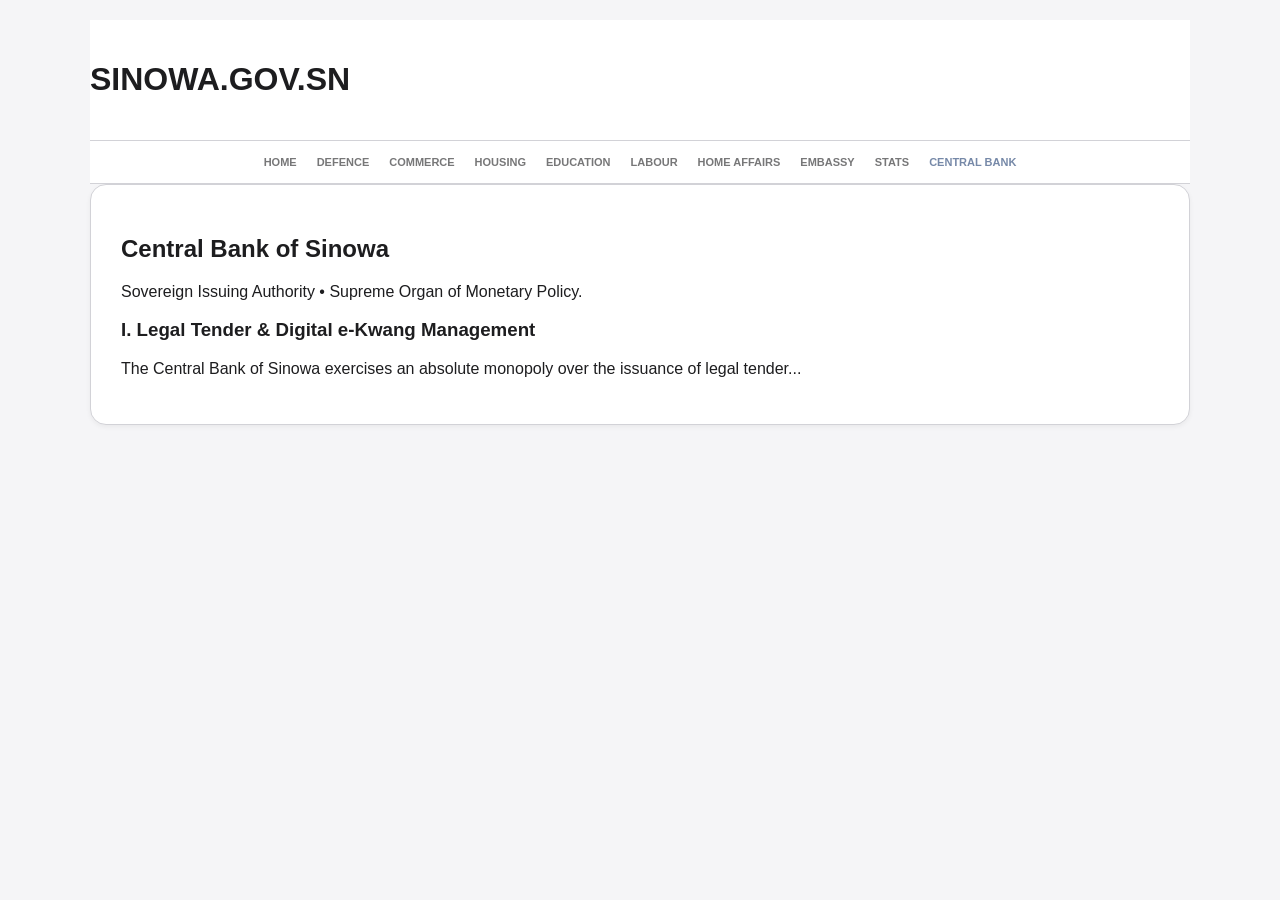
==== bank.html @ 0f0d15ea "Update bank.html" ====
<!DOCTYPE html>
<html lang="en-GB">
<head>
    <meta charset="UTF-8">
    <title>Central Bank of Sinowa</title>
    <link rel="stylesheet" href="style.css">
</head>
<body>
    <div class="page-wrapper">
        <header class="gov-header"><h1>SINOWA.GOV.SN</h1></header>
        <nav class="gov-nav">
            <a href="index.html">Home</a><a href="structure.html">Defence</a><a href="commerce.html">Commerce</a><a href="housing.html">Housing</a><a href="education.html">Education</a><a href="services.html">Labour</a><a href="immigration.html">Home Affairs</a><a href="embassy.html">Embassy</a><a href="statistics.html">Stats</a><a href="bank.html" style="color:var(--accent-blue);">Central Bank</a>
        </nav>
        <div class="card">
            <h2>Central Bank of Sinowa</h2>
            <p>Sovereign Issuing Authority • Supreme Organ of Monetary Policy.</p>
            <h3>I. Legal Tender & Digital e-Kwang Management</h3>
            <p>The Central Bank of Sinowa exercises an absolute monopoly over the issuance of legal tender...</p>
        </div>
    </div>
</body>
</html>
---- style.css ----
:root {
    --bg-color: #f5f5f7; --card-bg: #ffffff; --text-main: #1d1d1f;
    --accent-blue: #1c3b6f; --accent-red: #8B0000; --accent-gold: #c5a059;
    --border: #d2d2d7;
}
body { font-family: -apple-system, BlinkMacSystemFont, "SF Pro Text", sans-serif; background: var(--bg-color); color: var(--text-main); margin: 0; }
.page-wrapper { max-width: 1100px; margin: 0 auto; padding: 20px; }
.gov-header { background: white; padding: 20px 0; border-bottom: 1px solid var(--border); display: flex; align-items: center; justify-content: space-between; }
.gov-title h1 { margin: 0; font-size: 20px; color: var(--accent-blue); font-family: serif; }
.header-flag { height: 40px; width: auto; }
.gov-nav { background: white; padding: 15px 0; border-bottom: 1px solid var(--border); display: flex; gap: 20px; justify-content: center; position: sticky; top: 0; z-index: 1000; }
.gov-nav a { color: var(--text-main); text-decoration: none; font-size: 11px; font-weight: 700; text-transform: uppercase; opacity: 0.6; }
.gov-nav a:hover { opacity: 1; color: var(--accent-blue); }
.card { background: white; padding: 30px; border-radius: 16px; border: 1px solid var(--border); margin-bottom: 20px; box-shadow: 0 2px 5px rgba(0,0,0,0.05); }
.matrix-table { width: 100%; border-collapse: collapse; margin-top: 20px; font-size: 13px; }
.matrix-table th { background: var(--accent-blue); color: white; padding: 12px; text-align: left; }
.matrix-table td { padding: 12px; border-bottom: 1px solid var(--border); }
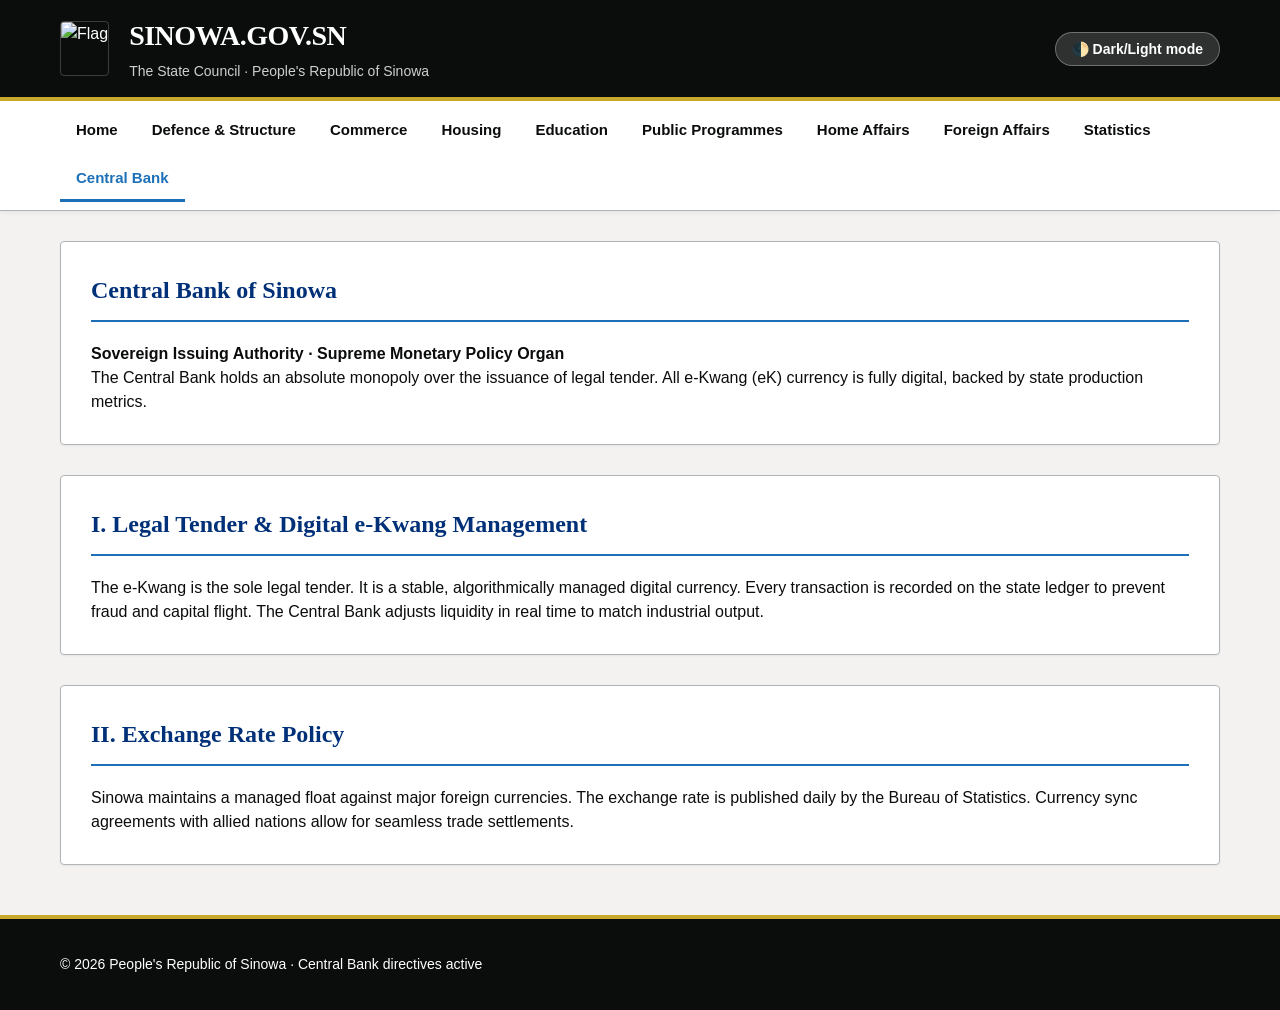
==== commit af07caae: "Update bank.html" ====
--- a/bank.html
+++ b/bank.html
@@ -2,21 +2,44 @@
 <html lang="en-GB">
 <head>
     <meta charset="UTF-8">
-    <title>Central Bank of Sinowa</title>
+    <meta name="viewport" content="width=device-width, initial-scale=1.0">
+    <title>Central Bank - Sinowa</title>
+    <link rel="icon" type="image/png" href="https://i.postimg.cc/hGY2BrFf/Sinowa-Communist-Party-(SCP).png">
     <link rel="stylesheet" href="style.css">
 </head>
 <body>
-    <div class="page-wrapper">
-        <header class="gov-header"><h1>SINOWA.GOV.SN</h1></header>
-        <nav class="gov-nav">
-            <a href="index.html">Home</a><a href="structure.html">Defence</a><a href="commerce.html">Commerce</a><a href="housing.html">Housing</a><a href="education.html">Education</a><a href="services.html">Labour</a><a href="immigration.html">Home Affairs</a><a href="embassy.html">Embassy</a><a href="statistics.html">Stats</a><a href="bank.html" style="color:var(--accent-blue);">Central Bank</a>
-        </nav>
-        <div class="card">
-            <h2>Central Bank of Sinowa</h2>
-            <p>Sovereign Issuing Authority • Supreme Organ of Monetary Policy.</p>
-            <h3>I. Legal Tender & Digital e-Kwang Management</h3>
-            <p>The Central Bank of Sinowa exercises an absolute monopoly over the issuance of legal tender...</p>
+    <a href="#main-content" class="govuk-skip-link">Skip to main content</a>
+    <header class="gov-header">
+        <div class="header-container">
+            <div class="header-left">
+                <img class="header-flag" src="https://www.nationstates.net/images/flags/uploads/sinowa__654445.png" alt="Flag">
+                <div class="gov-title"><h1>SINOWA.GOV.SN</h1><p>The State Council · People's Republic of Sinowa</p></div>
+            </div>
+            <button class="theme-toggle-btn" onclick="toggleTheme()">🌓 Dark/Light mode</button>
         </div>
-    </div>
+    </header>
+    <nav class="gov-nav"><div class="nav-container"><div class="nav-links">
+        <a href="index.html">Home</a><a href="structure.html">Defence & Structure</a><a href="commerce.html">Commerce</a>
+        <a href="housing.html">Housing</a><a href="education.html">Education</a><a href="services.html">Public Programmes</a>
+        <a href="immigration.html">Home Affairs</a><a href="embassy.html">Foreign Affairs</a><a href="statistics.html">Statistics</a>
+        <a href="bank.html" class="active">Central Bank</a>
+    </div></div></nav>
+    <main id="main-content" class="main-content">
+        <div class="gov-panel">
+            <h2 class="panel-header">Central Bank of Sinowa</h2>
+            <p><strong>Sovereign Issuing Authority · Supreme Monetary Policy Organ</strong></p>
+            <p>The Central Bank holds an absolute monopoly over the issuance of legal tender. All e-Kwang (eK) currency is fully digital, backed by state production metrics.</p>
+        </div>
+        <div class="gov-panel">
+            <h2 class="panel-header">I. Legal Tender & Digital e-Kwang Management</h2>
+            <p>The e-Kwang is the sole legal tender. It is a stable, algorithmically managed digital currency. Every transaction is recorded on the state ledger to prevent fraud and capital flight. The Central Bank adjusts liquidity in real time to match industrial output.</p>
+        </div>
+        <div class="gov-panel">
+            <h2 class="panel-header">II. Exchange Rate Policy</h2>
+            <p>Sinowa maintains a managed float against major foreign currencies. The exchange rate is published daily by the Bureau of Statistics. Currency sync agreements with allied nations allow for seamless trade settlements.</p>
+        </div>
+    </main>
+    <footer class="gov-footer"><div class="footer-container"><div class="footer-meta"><p>© 2026 People's Republic of Sinowa · Central Bank directives active</p></div></div></footer>
+    <script>function toggleTheme(){let t=document.documentElement.getAttribute("data-theme");t==="dark"?document.documentElement.removeAttribute("data-theme"):document.documentElement.setAttribute("data-theme","dark");localStorage.setItem("theme",t==="dark"?"light":"dark")}if(localStorage.getItem("theme")==="dark")document.documentElement.setAttribute("data-theme","dark");</script>
 </body>
 </html>
--- a/style.css
+++ b/style.css
@@ -1,17 +1,260 @@
 :root {
-    --bg-color: #f5f5f7; --card-bg: #ffffff; --text-main: #1d1d1f;
-    --accent-blue: #1c3b6f; --accent-red: #8B0000; --accent-gold: #c5a059;
-    --border: #d2d2d7;
-}
-body { font-family: -apple-system, BlinkMacSystemFont, "SF Pro Text", sans-serif; background: var(--bg-color); color: var(--text-main); margin: 0; }
-.page-wrapper { max-width: 1100px; margin: 0 auto; padding: 20px; }
-.gov-header { background: white; padding: 20px 0; border-bottom: 1px solid var(--border); display: flex; align-items: center; justify-content: space-between; }
-.gov-title h1 { margin: 0; font-size: 20px; color: var(--accent-blue); font-family: serif; }
-.header-flag { height: 40px; width: auto; }
-.gov-nav { background: white; padding: 15px 0; border-bottom: 1px solid var(--border); display: flex; gap: 20px; justify-content: center; position: sticky; top: 0; z-index: 1000; }
-.gov-nav a { color: var(--text-main); text-decoration: none; font-size: 11px; font-weight: 700; text-transform: uppercase; opacity: 0.6; }
-.gov-nav a:hover { opacity: 1; color: var(--accent-blue); }
-.card { background: white; padding: 30px; border-radius: 16px; border: 1px solid var(--border); margin-bottom: 20px; box-shadow: 0 2px 5px rgba(0,0,0,0.05); }
-.matrix-table { width: 100%; border-collapse: collapse; margin-top: 20px; font-size: 13px; }
-.matrix-table th { background: var(--accent-blue); color: white; padding: 12px; text-align: left; }
-.matrix-table td { padding: 12px; border-bottom: 1px solid var(--border); }
+    --gov-blue: #1d70b8;
+    --gov-dark-blue: #003078;
+    --gov-red: #d4351c;
+    --gov-green: #00703c;
+    --gov-yellow: #ffdd00;
+    --gov-black: #0b0c0c;
+    --gov-grey: #f3f2f1;
+    --gov-border: #b1b4b6;
+    --gov-text: #0b0c0c;
+    --gov-muted: #505a5f;
+    --gov-bg: #ffffff;
+    --sinowa-gold: #c9a82e;
+    --sinowa-red: #8B0000;
+}
+
+[data-theme="dark"] {
+    --gov-bg: #1a1e24;
+    --gov-grey: #252a33;
+    --gov-text: #e5e7eb;
+    --gov-muted: #9ca3af;
+    --gov-border: #374151;
+    --gov-blue: #3b82f6;
+    --gov-dark-blue: #2563eb;
+    --gov-red: #f87171;
+    --gov-green: #4ade80;
+}
+
+* { margin: 0; padding: 0; box-sizing: border-box; }
+
+body {
+    font-family: "Helvetica Neue", "Arial", sans-serif;
+    background: var(--gov-grey);
+    color: var(--gov-text);
+    line-height: 1.5;
+    font-size: 16px;
+}
+
+.govuk-skip-link {
+    position: absolute;
+    left: -9999px;
+    top: 0;
+    background: var(--gov-black);
+    color: white;
+    padding: 8px 12px;
+    text-decoration: none;
+}
+.govuk-skip-link:focus {
+    left: 10px;
+    top: 10px;
+    z-index: 100;
+}
+
+.gov-header {
+    background: var(--gov-black);
+    color: white;
+    padding: 15px 0;
+    border-bottom: 4px solid var(--sinowa-gold);
+}
+.header-container {
+    max-width: 1200px;
+    margin: 0 auto;
+    padding: 0 20px;
+    display: flex;
+    align-items: center;
+    justify-content: space-between;
+    flex-wrap: wrap;
+    gap: 15px;
+}
+.header-left {
+    display: flex;
+    align-items: center;
+    gap: 20px;
+}
+.header-flag {
+    height: 55px;
+    width: auto;
+    border: 1px solid rgba(255,255,255,0.2);
+    border-radius: 4px;
+}
+.gov-title h1 {
+    font-size: 28px;
+    font-weight: 700;
+    letter-spacing: -0.5px;
+    margin: 0;
+    font-family: "Georgia", serif;
+}
+.gov-title p {
+    font-size: 14px;
+    margin: 4px 0 0;
+    opacity: 0.8;
+}
+.theme-toggle-btn {
+    background: rgba(255,255,255,0.15);
+    border: 1px solid rgba(255,255,255,0.3);
+    padding: 8px 16px;
+    border-radius: 20px;
+    color: white;
+    font-weight: 600;
+    cursor: pointer;
+    font-size: 14px;
+    transition: 0.2s;
+}
+.theme-toggle-btn:hover {
+    background: rgba(255,255,255,0.3);
+}
+
+.gov-nav {
+    background: var(--gov-bg);
+    border-bottom: 1px solid var(--gov-border);
+    box-shadow: 0 2px 4px rgba(0,0,0,0.05);
+    position: sticky;
+    top: 0;
+    z-index: 10;
+}
+.nav-container {
+    max-width: 1200px;
+    margin: 0 auto;
+    padding: 0 20px;
+}
+.nav-links {
+    display: flex;
+    flex-wrap: wrap;
+    gap: 2px;
+    padding: 8px 0;
+}
+.nav-links a {
+    display: inline-block;
+    padding: 10px 16px;
+    color: var(--gov-text);
+    text-decoration: none;
+    font-weight: 600;
+    font-size: 15px;
+    border-bottom: 3px solid transparent;
+    transition: 0.1s;
+}
+.nav-links a:hover {
+    background: var(--gov-grey);
+    border-bottom-color: var(--gov-blue);
+}
+.nav-links a.active {
+    border-bottom-color: var(--gov-blue);
+    color: var(--gov-blue);
+}
+
+.main-content {
+    max-width: 1200px;
+    margin: 30px auto;
+    padding: 0 20px;
+    min-height: 60vh;
+}
+
+.gov-panel {
+    background: var(--gov-bg);
+    border: 1px solid var(--gov-border);
+    padding: 30px;
+    margin-bottom: 30px;
+    border-radius: 4px;
+    box-shadow: 0 1px 2px rgba(0,0,0,0.05);
+}
+.panel-header {
+    font-family: "Georgia", serif;
+    font-size: 24px;
+    font-weight: 700;
+    margin-top: 0;
+    margin-bottom: 20px;
+    padding-bottom: 12px;
+    border-bottom: 2px solid var(--gov-blue);
+    color: var(--gov-dark-blue);
+}
+[data-theme="dark"] .panel-header {
+    color: var(--gov-blue);
+}
+
+.page-title {
+    font-family: "Georgia", serif;
+    font-size: 32px;
+    font-weight: 700;
+    margin-bottom: 12px;
+    color: var(--gov-dark-blue);
+}
+[data-theme="dark"] .page-title {
+    color: var(--gov-blue);
+}
+
+.gov-table {
+    width: 100%;
+    border-collapse: collapse;
+    margin: 20px 0;
+    font-size: 15px;
+}
+.gov-table th {
+    text-align: left;
+    background: var(--gov-grey);
+    padding: 12px 15px;
+    font-weight: 700;
+    border-bottom: 2px solid var(--gov-border);
+}
+.gov-table td {
+    padding: 12px 15px;
+    border-bottom: 1px solid var(--gov-border);
+    vertical-align: top;
+}
+.gov-table tr:hover {
+    background: rgba(29,112,184,0.05);
+}
+
+.gov-button {
+    background: var(--gov-blue);
+    color: white;
+    padding: 10px 20px;
+    border: none;
+    font-weight: 600;
+    font-size: 16px;
+    border-radius: 4px;
+    cursor: pointer;
+    transition: 0.2s;
+    display: inline-block;
+    text-decoration: none;
+}
+.gov-button:hover {
+    background: var(--gov-dark-blue);
+}
+
+.gov-footer {
+    background: var(--gov-black);
+    color: white;
+    padding: 30px 0;
+    margin-top: 50px;
+    border-top: 4px solid var(--sinowa-gold);
+}
+.footer-container {
+    max-width: 1200px;
+    margin: 0 auto;
+    padding: 0 20px;
+    font-size: 14px;
+    display: flex;
+    flex-wrap: wrap;
+    justify-content: space-between;
+    gap: 20px;
+}
+.footer-meta p {
+    margin: 5px 0;
+}
+
+.inset-text {
+    border-left: 4px solid var(--gov-blue);
+    background: var(--gov-grey);
+    padding: 20px;
+    margin: 20px 0;
+}
+.warning-text {
+    border-left-color: var(--gov-red);
+}
+
+@media (max-width: 768px) {
+    .nav-links a { padding: 8px 12px; font-size: 13px; }
+    .gov-panel { padding: 20px; }
+    .page-title { font-size: 26px; }
+}
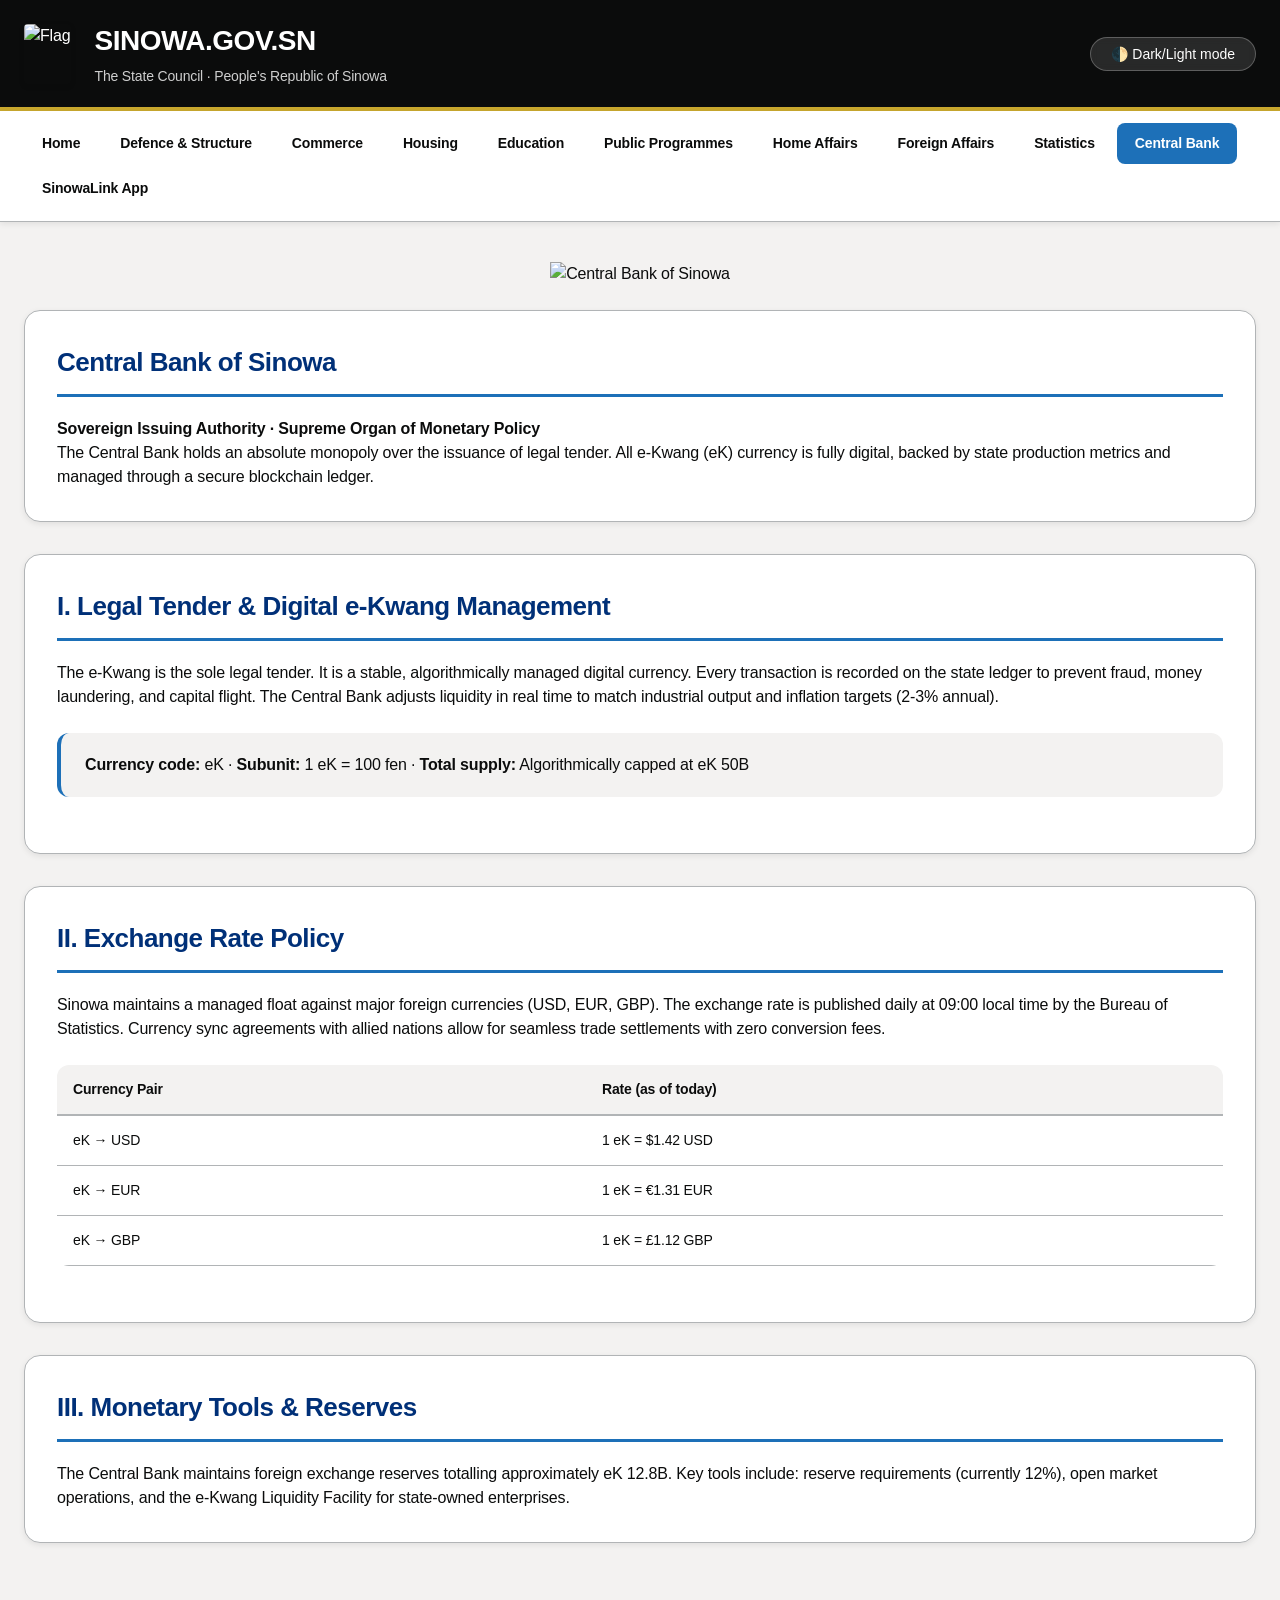
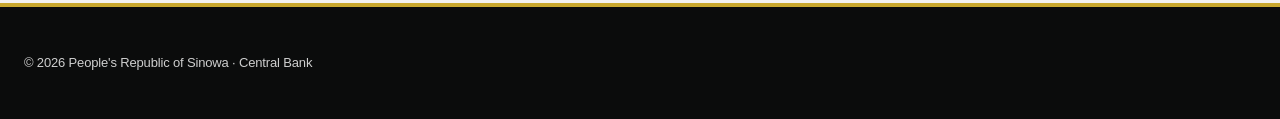
==== commit e2691afb: "Update bank.html" ====
--- a/bank.html
+++ b/bank.html
@@ -9,37 +9,23 @@
 </head>
 <body>
     <a href="#main-content" class="govuk-skip-link">Skip to main content</a>
-    <header class="gov-header">
-        <div class="header-container">
-            <div class="header-left">
-                <img class="header-flag" src="https://www.nationstates.net/images/flags/uploads/sinowa__654445.png" alt="Flag">
-                <div class="gov-title"><h1>SINOWA.GOV.SN</h1><p>The State Council · People's Republic of Sinowa</p></div>
-            </div>
-            <button class="theme-toggle-btn" onclick="toggleTheme()">🌓 Dark/Light mode</button>
-        </div>
-    </header>
-    <nav class="gov-nav"><div class="nav-container"><div class="nav-links">
-        <a href="index.html">Home</a><a href="structure.html">Defence & Structure</a><a href="commerce.html">Commerce</a>
-        <a href="housing.html">Housing</a><a href="education.html">Education</a><a href="services.html">Public Programmes</a>
-        <a href="immigration.html">Home Affairs</a><a href="embassy.html">Foreign Affairs</a><a href="statistics.html">Statistics</a>
-        <a href="bank.html" class="active">Central Bank</a>
-    </div></div></nav>
+    <header class="gov-header"><div class="header-container"><div class="header-left"><img class="header-flag" src="https://www.nationstates.net/images/flags/uploads/sinowa__654445.png" alt="Flag"><div class="gov-title"><h1>SINOWA.GOV.SN</h1><p>The State Council · People's Republic of Sinowa</p></div></div><button class="theme-toggle-btn" id="themeToggle">🌓 Dark/Light mode</button></div></header>
+    <nav class="gov-nav"><div class="nav-container"><div class="nav-links"><a href="index.html">Home</a><a href="structure.html">Defence & Structure</a><a href="commerce.html">Commerce</a><a href="housing.html">Housing</a><a href="education.html">Education</a><a href="services.html">Public Programmes</a><a href="immigration.html">Home Affairs</a><a href="embassy.html">Foreign Affairs</a><a href="statistics.html">Statistics</a><a href="bank.html" class="active">Central Bank</a><a href="sinowalink.html">SinowaLink App</a></div></div></nav>
     <main id="main-content" class="main-content">
-        <div class="gov-panel">
-            <h2 class="panel-header">Central Bank of Sinowa</h2>
-            <p><strong>Sovereign Issuing Authority · Supreme Monetary Policy Organ</strong></p>
-            <p>The Central Bank holds an absolute monopoly over the issuance of legal tender. All e-Kwang (eK) currency is fully digital, backed by state production metrics.</p>
-        </div>
-        <div class="gov-panel">
-            <h2 class="panel-header">I. Legal Tender & Digital e-Kwang Management</h2>
-            <p>The e-Kwang is the sole legal tender. It is a stable, algorithmically managed digital currency. Every transaction is recorded on the state ledger to prevent fraud and capital flight. The Central Bank adjusts liquidity in real time to match industrial output.</p>
-        </div>
-        <div class="gov-panel">
-            <h2 class="panel-header">II. Exchange Rate Policy</h2>
-            <p>Sinowa maintains a managed float against major foreign currencies. The exchange rate is published daily by the Bureau of Statistics. Currency sync agreements with allied nations allow for seamless trade settlements.</p>
-        </div>
+        <div style="text-align: center; margin-bottom: 24px;"><img src="https://i.postimg.cc/XY5GSGqJ/Central-Bank-of-Sinowa.png" style="max-width: 200px;" alt="Central Bank of Sinowa"></div>
+        <div class="gov-panel"><h2 class="panel-header">Central Bank of Sinowa</h2><p><strong>Sovereign Issuing Authority · Supreme Organ of Monetary Policy</strong></p><p>The Central Bank holds an absolute monopoly over the issuance of legal tender. All e-Kwang (eK) currency is fully digital, backed by state production metrics and managed through a secure blockchain ledger.</p></div>
+        <div class="gov-panel"><h2 class="panel-header">I. Legal Tender & Digital e-Kwang Management</h2><p>The e-Kwang is the sole legal tender. It is a stable, algorithmically managed digital currency. Every transaction is recorded on the state ledger to prevent fraud, money laundering, and capital flight. The Central Bank adjusts liquidity in real time to match industrial output and inflation targets (2-3% annual).</p><div class="inset-text"><strong>Currency code:</strong> eK · <strong>Subunit:</strong> 1 eK = 100 fen · <strong>Total supply:</strong> Algorithmically capped at eK 50B</div></div>
+        <div class="gov-panel"><h2 class="panel-header">II. Exchange Rate Policy</h2><p>Sinowa maintains a managed float against major foreign currencies (USD, EUR, GBP). The exchange rate is published daily at 09:00 local time by the Bureau of Statistics. Currency sync agreements with allied nations allow for seamless trade settlements with zero conversion fees.</p><table class="gov-table"><tr><th>Currency Pair</th><th>Rate (as of today)</th></tr><tr><td>eK → USD</td><td id="ek-usd">Loading...</td></tr><tr><td>eK → EUR</td><td id="ek-eur">Loading...</td></tr><tr><td>eK → GBP</td><td id="ek-gbp">Loading...</td></tr></table></div>
+        <div class="gov-panel"><h2 class="panel-header">III. Monetary Tools & Reserves</h2><p>The Central Bank maintains foreign exchange reserves totalling approximately eK 12.8B. Key tools include: reserve requirements (currently 12%), open market operations, and the e-Kwang Liquidity Facility for state-owned enterprises.</p></div>
     </main>
-    <footer class="gov-footer"><div class="footer-container"><div class="footer-meta"><p>© 2026 People's Republic of Sinowa · Central Bank directives active</p></div></div></footer>
-    <script>function toggleTheme(){let t=document.documentElement.getAttribute("data-theme");t==="dark"?document.documentElement.removeAttribute("data-theme"):document.documentElement.setAttribute("data-theme","dark");localStorage.setItem("theme",t==="dark"?"light":"dark")}if(localStorage.getItem("theme")==="dark")document.documentElement.setAttribute("data-theme","dark");</script>
+    <footer class="gov-footer"><div class="footer-container"><div class="footer-meta"><p>© 2026 People's Republic of Sinowa · Central Bank</p></div></div></footer>
+    <script>
+        function toggleTheme(){let t=document.documentElement.getAttribute('data-theme');t==='dark'?document.documentElement.removeAttribute('data-theme'):document.documentElement.setAttribute('data-theme','dark');localStorage.setItem('theme',t==='dark'?'light':'dark')}
+        document.getElementById('themeToggle').addEventListener('click',toggleTheme);
+        if(localStorage.getItem('theme')==='dark')document.documentElement.setAttribute('data-theme','dark');
+        document.getElementById("ek-usd").innerText = "1 eK = $1.42 USD";
+        document.getElementById("ek-eur").innerText = "1 eK = €1.31 EUR";
+        document.getElementById("ek-gbp").innerText = "1 eK = £1.12 GBP";
+    </script>
 </body>
 </html>
--- a/style.css
+++ b/style.css
@@ -3,7 +3,6 @@
     --gov-dark-blue: #003078;
     --gov-red: #d4351c;
     --gov-green: #00703c;
-    --gov-yellow: #ffdd00;
     --gov-black: #0b0c0c;
     --gov-grey: #f3f2f1;
     --gov-border: #b1b4b6;
@@ -12,16 +11,18 @@
     --gov-bg: #ffffff;
     --sinowa-gold: #c9a82e;
     --sinowa-red: #8B0000;
+    --shadow-sm: 0 2px 6px rgba(0,0,0,0.08);
+    --shadow-md: 0 4px 12px rgba(0,0,0,0.12);
 }
 
 [data-theme="dark"] {
-    --gov-bg: #1a1e24;
-    --gov-grey: #252a33;
-    --gov-text: #e5e7eb;
-    --gov-muted: #9ca3af;
-    --gov-border: #374151;
+    --gov-bg: #12131c;
+    --gov-grey: #1e1f2a;
+    --gov-text: #e8e9f0;
+    --gov-muted: #8e8fa8;
+    --gov-border: #2d2e42;
     --gov-blue: #3b82f6;
-    --gov-dark-blue: #2563eb;
+    --gov-dark-blue: #60a5fa;
     --gov-red: #f87171;
     --gov-green: #4ade80;
 }
@@ -29,12 +30,16 @@
 * { margin: 0; padding: 0; box-sizing: border-box; }
 
 body {
-    font-family: "Helvetica Neue", "Arial", sans-serif;
+    font-family: 'Inter', -apple-system, BlinkMacSystemFont, 'Segoe UI', Roboto, 'Helvetica Neue', sans-serif;
     background: var(--gov-grey);
     color: var(--gov-text);
     line-height: 1.5;
     font-size: 16px;
-}
+    font-weight: 400;
+    letter-spacing: -0.01em;
+}
+
+@import url('https://fonts.googleapis.com/css2?family=Inter:opsz,wght@14..32,300;14..32,400;14..32,500;14..32,600;14..32,700&display=swap');
 
 .govuk-skip-link {
     position: absolute;
@@ -44,217 +49,226 @@
     color: white;
     padding: 8px 12px;
     text-decoration: none;
-}
-.govuk-skip-link:focus {
-    left: 10px;
-    top: 10px;
     z-index: 100;
 }
+.govuk-skip-link:focus { left: 10px; top: 10px; }
 
 .gov-header {
     background: var(--gov-black);
     color: white;
-    padding: 15px 0;
+    padding: 20px 0;
     border-bottom: 4px solid var(--sinowa-gold);
 }
 .header-container {
-    max-width: 1200px;
+    max-width: 1280px;
     margin: 0 auto;
-    padding: 0 20px;
+    padding: 0 24px;
     display: flex;
     align-items: center;
     justify-content: space-between;
     flex-wrap: wrap;
     gap: 15px;
 }
-.header-left {
-    display: flex;
-    align-items: center;
-    gap: 20px;
-}
-.header-flag {
-    height: 55px;
-    width: auto;
-    border: 1px solid rgba(255,255,255,0.2);
-    border-radius: 4px;
-}
+.header-left { display: flex; align-items: center; gap: 24px; }
+.header-flag { height: 60px; width: auto; border-radius: 4px; box-shadow: var(--shadow-sm); }
 .gov-title h1 {
     font-size: 28px;
     font-weight: 700;
     letter-spacing: -0.5px;
     margin: 0;
-    font-family: "Georgia", serif;
-}
-.gov-title p {
-    font-size: 14px;
-    margin: 4px 0 0;
-    opacity: 0.8;
-}
+    font-family: 'Inter', sans-serif;
+}
+.gov-title p { font-size: 14px; margin: 4px 0 0; opacity: 0.8; font-weight: 400; }
+
 .theme-toggle-btn {
-    background: rgba(255,255,255,0.15);
-    border: 1px solid rgba(255,255,255,0.3);
-    padding: 8px 16px;
-    border-radius: 20px;
-    color: white;
-    font-weight: 600;
+    background: rgba(255,255,255,0.12);
+    border: 1px solid rgba(255,255,255,0.25);
+    padding: 8px 20px;
+    border-radius: 40px;
+    color: white;
+    font-weight: 500;
     cursor: pointer;
     font-size: 14px;
-    transition: 0.2s;
-}
-.theme-toggle-btn:hover {
-    background: rgba(255,255,255,0.3);
-}
+    transition: all 0.2s;
+    backdrop-filter: blur(4px);
+}
+.theme-toggle-btn:hover { background: rgba(255,255,255,0.25); transform: scale(1.02); }
 
 .gov-nav {
     background: var(--gov-bg);
     border-bottom: 1px solid var(--gov-border);
-    box-shadow: 0 2px 4px rgba(0,0,0,0.05);
+    box-shadow: var(--shadow-sm);
     position: sticky;
     top: 0;
-    z-index: 10;
+    z-index: 20;
 }
 .nav-container {
-    max-width: 1200px;
+    max-width: 1280px;
     margin: 0 auto;
-    padding: 0 20px;
+    padding: 0 24px;
 }
 .nav-links {
     display: flex;
     flex-wrap: wrap;
-    gap: 2px;
-    padding: 8px 0;
+    gap: 4px;
+    padding: 12px 0;
 }
 .nav-links a {
     display: inline-block;
-    padding: 10px 16px;
+    padding: 10px 18px;
     color: var(--gov-text);
     text-decoration: none;
-    font-weight: 600;
-    font-size: 15px;
-    border-bottom: 3px solid transparent;
-    transition: 0.1s;
-}
-.nav-links a:hover {
-    background: var(--gov-grey);
-    border-bottom-color: var(--gov-blue);
-}
-.nav-links a.active {
-    border-bottom-color: var(--gov-blue);
-    color: var(--gov-blue);
-}
+    font-weight: 550;
+    font-size: 14px;
+    border-radius: 8px;
+    transition: all 0.2s;
+}
+.nav-links a:hover { background: var(--gov-grey); color: var(--gov-blue); }
+.nav-links a.active { background: var(--gov-blue); color: white; }
 
 .main-content {
-    max-width: 1200px;
-    margin: 30px auto;
-    padding: 0 20px;
+    max-width: 1280px;
+    margin: 40px auto;
+    padding: 0 24px;
     min-height: 60vh;
 }
 
 .gov-panel {
     background: var(--gov-bg);
     border: 1px solid var(--gov-border);
-    padding: 30px;
-    margin-bottom: 30px;
-    border-radius: 4px;
-    box-shadow: 0 1px 2px rgba(0,0,0,0.05);
-}
+    padding: 32px;
+    margin-bottom: 32px;
+    border-radius: 16px;
+    box-shadow: var(--shadow-sm);
+    transition: transform 0.2s, box-shadow 0.2s;
+}
+.gov-panel:hover { box-shadow: var(--shadow-md); }
+
 .panel-header {
-    font-family: "Georgia", serif;
-    font-size: 24px;
+    font-family: 'Inter', sans-serif;
+    font-size: 26px;
     font-weight: 700;
     margin-top: 0;
     margin-bottom: 20px;
     padding-bottom: 12px;
-    border-bottom: 2px solid var(--gov-blue);
+    border-bottom: 3px solid var(--gov-blue);
     color: var(--gov-dark-blue);
-}
-[data-theme="dark"] .panel-header {
-    color: var(--gov-blue);
+    letter-spacing: -0.02em;
 }
 
 .page-title {
-    font-family: "Georgia", serif;
-    font-size: 32px;
-    font-weight: 700;
-    margin-bottom: 12px;
+    font-family: 'Inter', sans-serif;
+    font-size: 36px;
+    font-weight: 700;
+    margin-bottom: 16px;
     color: var(--gov-dark-blue);
-}
-[data-theme="dark"] .page-title {
-    color: var(--gov-blue);
+    letter-spacing: -0.02em;
 }
 
 .gov-table {
     width: 100%;
     border-collapse: collapse;
-    margin: 20px 0;
-    font-size: 15px;
+    margin: 24px 0;
+    font-size: 14px;
+    border-radius: 12px;
+    overflow: hidden;
 }
 .gov-table th {
     text-align: left;
     background: var(--gov-grey);
-    padding: 12px 15px;
+    padding: 14px 16px;
     font-weight: 700;
     border-bottom: 2px solid var(--gov-border);
 }
 .gov-table td {
-    padding: 12px 15px;
+    padding: 14px 16px;
     border-bottom: 1px solid var(--gov-border);
     vertical-align: top;
 }
-.gov-table tr:hover {
-    background: rgba(29,112,184,0.05);
-}
 
 .gov-button {
     background: var(--gov-blue);
     color: white;
-    padding: 10px 20px;
+    padding: 12px 28px;
     border: none;
     font-weight: 600;
-    font-size: 16px;
-    border-radius: 4px;
+    font-size: 15px;
+    border-radius: 40px;
     cursor: pointer;
-    transition: 0.2s;
+    transition: all 0.2s;
     display: inline-block;
     text-decoration: none;
 }
-.gov-button:hover {
-    background: var(--gov-dark-blue);
-}
+.gov-button:hover { background: var(--gov-dark-blue); transform: translateY(-2px); }
 
 .gov-footer {
     background: var(--gov-black);
     color: white;
-    padding: 30px 0;
-    margin-top: 50px;
+    padding: 40px 0;
+    margin-top: 60px;
     border-top: 4px solid var(--sinowa-gold);
 }
 .footer-container {
-    max-width: 1200px;
+    max-width: 1280px;
     margin: 0 auto;
-    padding: 0 20px;
-    font-size: 14px;
+    padding: 0 24px;
+    font-size: 13px;
     display: flex;
     flex-wrap: wrap;
     justify-content: space-between;
     gap: 20px;
 }
-.footer-meta p {
-    margin: 5px 0;
-}
+.footer-meta p { margin: 6px 0; opacity: 0.8; }
 
 .inset-text {
     border-left: 4px solid var(--gov-blue);
     background: var(--gov-grey);
-    padding: 20px;
-    margin: 20px 0;
-}
-.warning-text {
-    border-left-color: var(--gov-red);
-}
+    padding: 20px 24px;
+    margin: 24px 0;
+    border-radius: 12px;
+}
+.warning-text { border-left-color: var(--gov-red); }
+.status-low { color: #2e7d32; font-weight: 600; }
+.status-med { color: #ed6c02; font-weight: 600; }
+.status-high { color: #d32f2f; font-weight: 600; }
+
+.ticker-scroll-box {
+    height: 320px;
+    overflow: hidden;
+    position: relative;
+    border-radius: 12px;
+}
+.ticker-vertical-track {
+    position: absolute;
+    width: 100%;
+    animation: scrollVerticalTicker 30s linear infinite;
+}
+@keyframes scrollVerticalTicker {
+    0% { transform: translateY(0); }
+    100% { transform: translateY(-50%); }
+}
+.ticker-news-card {
+    display: flex;
+    align-items: center;
+    background: var(--gov-grey);
+    border-left: 4px solid var(--gov-blue);
+    padding: 16px;
+    margin-bottom: 12px;
+    gap: 16px;
+    border-radius: 12px;
+}
+.ticker-news-card img {
+    width: 60px;
+    height: 60px;
+    object-fit: cover;
+    border-radius: 8px;
+}
+.ticker-headline { font-weight: 600; margin-bottom: 4px; }
+.ticker-meta { font-size: 12px; color: var(--gov-muted); }
 
 @media (max-width: 768px) {
-    .nav-links a { padding: 8px 12px; font-size: 13px; }
+    .nav-links a { padding: 8px 12px; font-size: 12px; }
     .gov-panel { padding: 20px; }
-    .page-title { font-size: 26px; }
-}
+    .page-title { font-size: 28px; }
+    .panel-header { font-size: 22px; }
+}
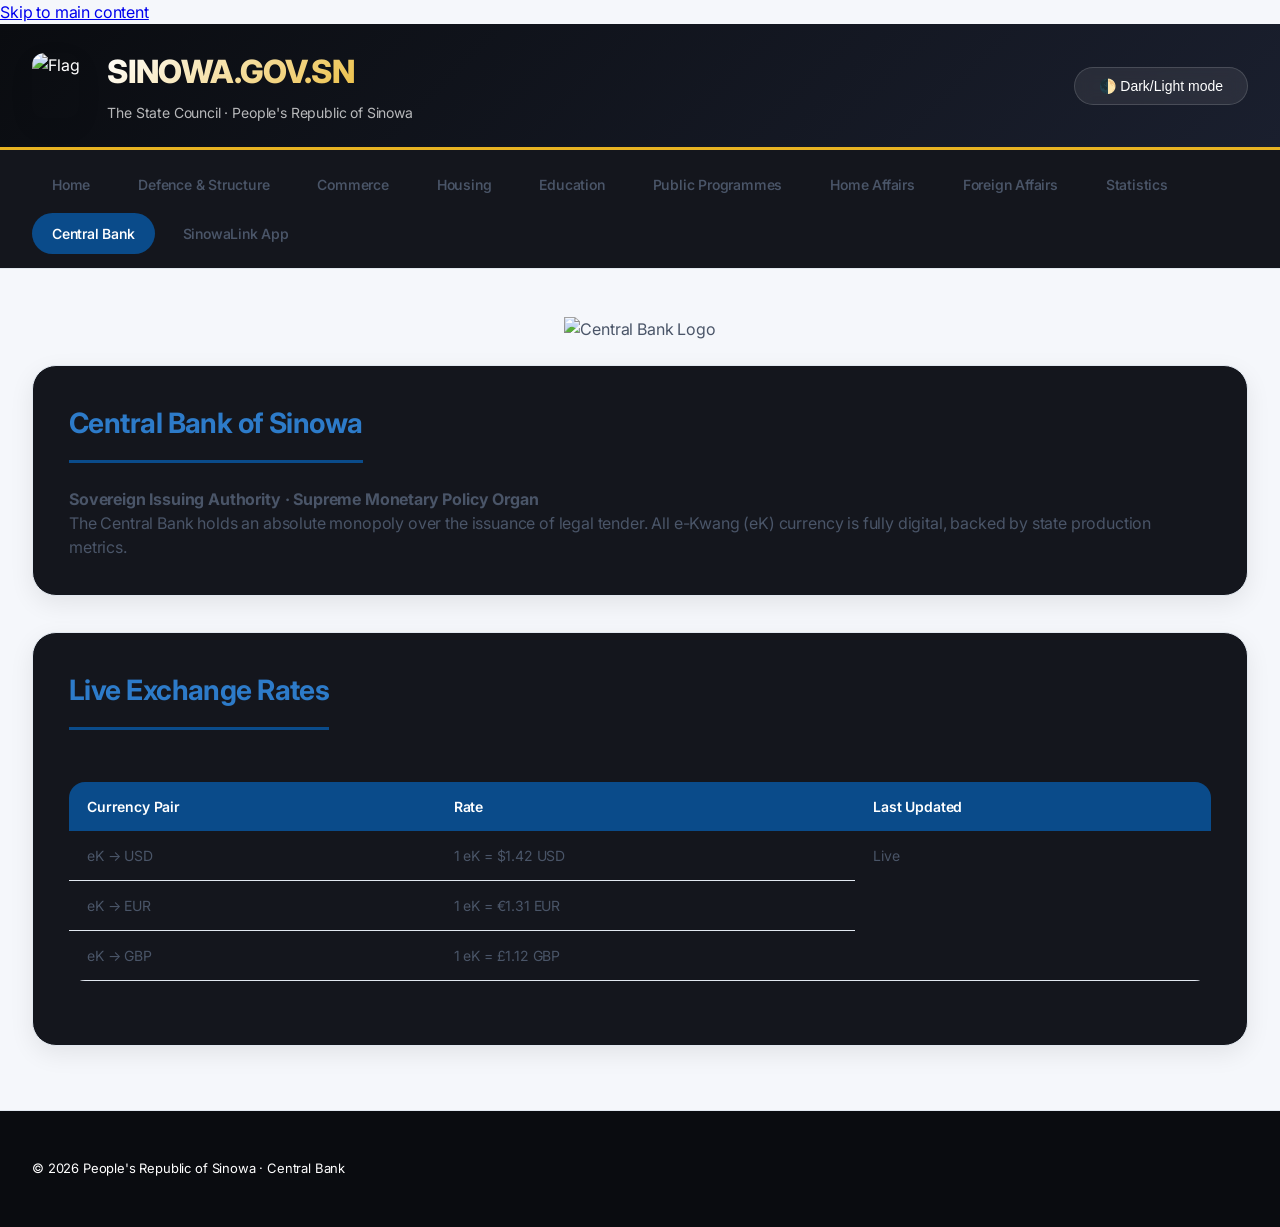
==== commit b46a6304: "Update bank.html" ====
--- a/bank.html
+++ b/bank.html
@@ -11,21 +11,18 @@
     <a href="#main-content" class="govuk-skip-link">Skip to main content</a>
     <header class="gov-header"><div class="header-container"><div class="header-left"><img class="header-flag" src="https://www.nationstates.net/images/flags/uploads/sinowa__654445.png" alt="Flag"><div class="gov-title"><h1>SINOWA.GOV.SN</h1><p>The State Council · People's Republic of Sinowa</p></div></div><button class="theme-toggle-btn" id="themeToggle">🌓 Dark/Light mode</button></div></header>
     <nav class="gov-nav"><div class="nav-container"><div class="nav-links"><a href="index.html">Home</a><a href="structure.html">Defence & Structure</a><a href="commerce.html">Commerce</a><a href="housing.html">Housing</a><a href="education.html">Education</a><a href="services.html">Public Programmes</a><a href="immigration.html">Home Affairs</a><a href="embassy.html">Foreign Affairs</a><a href="statistics.html">Statistics</a><a href="bank.html" class="active">Central Bank</a><a href="sinowalink.html">SinowaLink App</a></div></div></nav>
-    <main id="main-content" class="main-content">
-        <div style="text-align: center; margin-bottom: 24px;"><img src="https://i.postimg.cc/XY5GSGqJ/Central-Bank-of-Sinowa.png" style="max-width: 200px;" alt="Central Bank of Sinowa"></div>
-        <div class="gov-panel"><h2 class="panel-header">Central Bank of Sinowa</h2><p><strong>Sovereign Issuing Authority · Supreme Organ of Monetary Policy</strong></p><p>The Central Bank holds an absolute monopoly over the issuance of legal tender. All e-Kwang (eK) currency is fully digital, backed by state production metrics and managed through a secure blockchain ledger.</p></div>
-        <div class="gov-panel"><h2 class="panel-header">I. Legal Tender & Digital e-Kwang Management</h2><p>The e-Kwang is the sole legal tender. It is a stable, algorithmically managed digital currency. Every transaction is recorded on the state ledger to prevent fraud, money laundering, and capital flight. The Central Bank adjusts liquidity in real time to match industrial output and inflation targets (2-3% annual).</p><div class="inset-text"><strong>Currency code:</strong> eK · <strong>Subunit:</strong> 1 eK = 100 fen · <strong>Total supply:</strong> Algorithmically capped at eK 50B</div></div>
-        <div class="gov-panel"><h2 class="panel-header">II. Exchange Rate Policy</h2><p>Sinowa maintains a managed float against major foreign currencies (USD, EUR, GBP). The exchange rate is published daily at 09:00 local time by the Bureau of Statistics. Currency sync agreements with allied nations allow for seamless trade settlements with zero conversion fees.</p><table class="gov-table"><tr><th>Currency Pair</th><th>Rate (as of today)</th></tr><tr><td>eK → USD</td><td id="ek-usd">Loading...</td></tr><tr><td>eK → EUR</td><td id="ek-eur">Loading...</td></tr><tr><td>eK → GBP</td><td id="ek-gbp">Loading...</td></tr></table></div>
-        <div class="gov-panel"><h2 class="panel-header">III. Monetary Tools & Reserves</h2><p>The Central Bank maintains foreign exchange reserves totalling approximately eK 12.8B. Key tools include: reserve requirements (currently 12%), open market operations, and the e-Kwang Liquidity Facility for state-owned enterprises.</p></div>
+    <main class="main-content">
+        <div style="text-align: center; margin-bottom: 24px;"><img src="https://i.postimg.cc/XY5GSGqJ/Central-Bank-of-Sinowa.png" style="max-width: 180px;" alt="Central Bank Logo"></div>
+        <div class="gov-panel"><h2 class="panel-header">Central Bank of Sinowa</h2><p><strong>Sovereign Issuing Authority · Supreme Monetary Policy Organ</strong></p><p>The Central Bank holds an absolute monopoly over the issuance of legal tender. All e-Kwang (eK) currency is fully digital, backed by state production metrics.</p></div>
+        <div class="gov-panel"><h2 class="panel-header">Live Exchange Rates</h2><table class="gov-table"><thead><tr><th>Currency Pair</th><th>Rate</th><th>Last Updated</th></tr></thead><tbody><tr><td>eK → USD</td><td id="ek-usd">Loading...</td><td rowspan="3">Live</td></tr><tr><td>eK → EUR</td><td id="ek-eur">Loading...</td></tr><tr><td>eK → GBP</td><td id="ek-gbp">Loading...</td></tr></tbody></table></div>
     </main>
     <footer class="gov-footer"><div class="footer-container"><div class="footer-meta"><p>© 2026 People's Republic of Sinowa · Central Bank</p></div></div></footer>
     <script>
+        function updateRates() { document.getElementById("ek-usd").innerHTML = "1 eK = $1.42 USD"; document.getElementById("ek-eur").innerHTML = "1 eK = €1.31 EUR"; document.getElementById("ek-gbp").innerHTML = "1 eK = £1.12 GBP"; }
+        updateRates();
         function toggleTheme(){let t=document.documentElement.getAttribute('data-theme');t==='dark'?document.documentElement.removeAttribute('data-theme'):document.documentElement.setAttribute('data-theme','dark');localStorage.setItem('theme',t==='dark'?'light':'dark')}
         document.getElementById('themeToggle').addEventListener('click',toggleTheme);
         if(localStorage.getItem('theme')==='dark')document.documentElement.setAttribute('data-theme','dark');
-        document.getElementById("ek-usd").innerText = "1 eK = $1.42 USD";
-        document.getElementById("ek-eur").innerText = "1 eK = €1.31 EUR";
-        document.getElementById("ek-gbp").innerText = "1 eK = £1.12 GBP";
     </script>
 </body>
 </html>
--- a/style.css
+++ b/style.css
@@ -1,274 +1,318 @@
+@import url('https://fonts.googleapis.com/css2?family=Inter:opsz,wght@14..32,300;14..32,400;14..32,500;14..32,600;14..32,700;14..32,800&display=swap');
+
 :root {
-    --gov-blue: #1d70b8;
-    --gov-dark-blue: #003078;
-    --gov-red: #d4351c;
-    --gov-green: #00703c;
-    --gov-black: #0b0c0c;
-    --gov-grey: #f3f2f1;
-    --gov-border: #b1b4b6;
-    --gov-text: #0b0c0c;
-    --gov-muted: #505a5f;
-    --gov-bg: #ffffff;
-    --sinowa-gold: #c9a82e;
-    --sinowa-red: #8B0000;
-    --shadow-sm: 0 2px 6px rgba(0,0,0,0.08);
-    --shadow-md: 0 4px 12px rgba(0,0,0,0.12);
+    --primary: #0a4b8a;
+    --primary-dark: #063256;
+    --primary-light: #2d7bc9;
+    --accent: #e8b322;
+    --accent-dark: #c49b1a;
+    --red: #c52828;
+    --dark: #0a0c10;
+    --dark-card: #14161d;
+    --gray-bg: #f5f7fb;
+    --gray-text: #4a5568;
+    --light-text: #a0aec0;
+    --border: #e2e8f0;
+    --success: #2e7d32;
+    --warning: #ed6c02;
+    --danger: #d32f2f;
+    --shadow-sm: 0 4px 12px rgba(0, 0, 0, 0.05);
+    --shadow-md: 0 8px 24px rgba(0, 0, 0, 0.08);
+    --shadow-lg: 0 16px 40px rgba(0, 0, 0, 0.12);
+    --shadow-glow: 0 0 20px rgba(10, 75, 138, 0.15);
+    --transition: all 0.3s cubic-bezier(0.4, 0, 0.2, 1);
 }
 
 [data-theme="dark"] {
-    --gov-bg: #12131c;
-    --gov-grey: #1e1f2a;
-    --gov-text: #e8e9f0;
-    --gov-muted: #8e8fa8;
-    --gov-border: #2d2e42;
-    --gov-blue: #3b82f6;
-    --gov-dark-blue: #60a5fa;
-    --gov-red: #f87171;
-    --gov-green: #4ade80;
+    --primary: #3b82f6;
+    --primary-dark: #1e3a5f;
+    --primary-light: #60a5fa;
+    --accent: #fbbf24;
+    --dark: #0f1117;
+    --dark-card: #1a1d2b;
+    --gray-bg: #0f1117;
+    --gray-text: #9ca3af;
+    --light-text: #6b7280;
+    --border: #1f2937;
 }
 
 * { margin: 0; padding: 0; box-sizing: border-box; }
 
+html { scroll-behavior: smooth; }
+
 body {
-    font-family: 'Inter', -apple-system, BlinkMacSystemFont, 'Segoe UI', Roboto, 'Helvetica Neue', sans-serif;
-    background: var(--gov-grey);
-    color: var(--gov-text);
+    font-family: 'Inter', -apple-system, BlinkMacSystemFont, sans-serif;
+    background: var(--gray-bg);
+    color: var(--gray-text);
     line-height: 1.5;
     font-size: 16px;
     font-weight: 400;
     letter-spacing: -0.01em;
 }
 
-@import url('https://fonts.googleapis.com/css2?family=Inter:opsz,wght@14..32,300;14..32,400;14..32,500;14..32,600;14..32,700&display=swap');
-
-.govuk-skip-link {
-    position: absolute;
-    left: -9999px;
-    top: 0;
-    background: var(--gov-black);
-    color: white;
-    padding: 8px 12px;
-    text-decoration: none;
-    z-index: 100;
-}
-.govuk-skip-link:focus { left: 10px; top: 10px; }
+/* Premium Scrollbar */
+::-webkit-scrollbar { width: 8px; }
+::-webkit-scrollbar-track { background: var(--border); border-radius: 10px; }
+::-webkit-scrollbar-thumb { background: var(--primary); border-radius: 10px; }
 
 .gov-header {
-    background: var(--gov-black);
-    color: white;
-    padding: 20px 0;
-    border-bottom: 4px solid var(--sinowa-gold);
+    background: linear-gradient(135deg, var(--dark) 0%, #1a1f2e 100%);
+    color: white;
+    padding: 24px 0;
+    border-bottom: 3px solid var(--accent);
+    position: relative;
+    backdrop-filter: blur(10px);
 }
 .header-container {
-    max-width: 1280px;
+    max-width: 1400px;
     margin: 0 auto;
-    padding: 0 24px;
+    padding: 0 32px;
     display: flex;
     align-items: center;
     justify-content: space-between;
     flex-wrap: wrap;
-    gap: 15px;
-}
-.header-left { display: flex; align-items: center; gap: 24px; }
-.header-flag { height: 60px; width: auto; border-radius: 4px; box-shadow: var(--shadow-sm); }
+    gap: 20px;
+}
+.header-left { display: flex; align-items: center; gap: 28px; }
+.header-flag { height: 65px; width: auto; border-radius: 12px; box-shadow: var(--shadow-md); transition: var(--transition); }
+.header-flag:hover { transform: scale(1.02); }
 .gov-title h1 {
-    font-size: 28px;
-    font-weight: 700;
-    letter-spacing: -0.5px;
+    font-size: 32px;
+    font-weight: 800;
+    letter-spacing: -0.02em;
     margin: 0;
-    font-family: 'Inter', sans-serif;
-}
-.gov-title p { font-size: 14px; margin: 4px 0 0; opacity: 0.8; font-weight: 400; }
+    background: linear-gradient(135deg, #fff 0%, var(--accent) 100%);
+    -webkit-background-clip: text;
+    -webkit-text-fill-color: transparent;
+    background-clip: text;
+}
+.gov-title p { font-size: 14px; margin: 6px 0 0; opacity: 0.7; font-weight: 400; }
 
 .theme-toggle-btn {
-    background: rgba(255,255,255,0.12);
-    border: 1px solid rgba(255,255,255,0.25);
-    padding: 8px 20px;
+    background: rgba(255,255,255,0.08);
+    border: 1px solid rgba(255,255,255,0.15);
+    padding: 10px 24px;
     border-radius: 40px;
     color: white;
     font-weight: 500;
     cursor: pointer;
     font-size: 14px;
-    transition: all 0.2s;
-    backdrop-filter: blur(4px);
-}
-.theme-toggle-btn:hover { background: rgba(255,255,255,0.25); transform: scale(1.02); }
+    backdrop-filter: blur(8px);
+    transition: var(--transition);
+}
+.theme-toggle-btn:hover { background: rgba(255,255,255,0.15); transform: translateY(-2px); }
 
 .gov-nav {
-    background: var(--gov-bg);
-    border-bottom: 1px solid var(--gov-border);
-    box-shadow: var(--shadow-sm);
+    background: var(--dark-card);
+    border-bottom: 1px solid var(--border);
+    backdrop-filter: blur(12px);
     position: sticky;
     top: 0;
-    z-index: 20;
+    z-index: 100;
 }
 .nav-container {
-    max-width: 1280px;
+    max-width: 1400px;
     margin: 0 auto;
-    padding: 0 24px;
+    padding: 0 32px;
 }
 .nav-links {
     display: flex;
     flex-wrap: wrap;
-    gap: 4px;
-    padding: 12px 0;
+    gap: 8px;
+    padding: 14px 0;
 }
 .nav-links a {
-    display: inline-block;
-    padding: 10px 18px;
-    color: var(--gov-text);
+    padding: 10px 20px;
+    color: var(--gray-text);
     text-decoration: none;
     font-weight: 550;
     font-size: 14px;
-    border-radius: 8px;
-    transition: all 0.2s;
-}
-.nav-links a:hover { background: var(--gov-grey); color: var(--gov-blue); }
-.nav-links a.active { background: var(--gov-blue); color: white; }
+    border-radius: 40px;
+    transition: var(--transition);
+    letter-spacing: -0.2px;
+}
+.nav-links a:hover { background: var(--primary); color: white; transform: translateY(-2px); }
+.nav-links a.active { background: var(--primary); color: white; }
 
 .main-content {
-    max-width: 1280px;
-    margin: 40px auto;
-    padding: 0 24px;
+    max-width: 1400px;
+    margin: 48px auto;
+    padding: 0 32px;
     min-height: 60vh;
 }
 
+/* Premium Cards */
 .gov-panel {
-    background: var(--gov-bg);
-    border: 1px solid var(--gov-border);
-    padding: 32px;
-    margin-bottom: 32px;
-    border-radius: 16px;
-    box-shadow: var(--shadow-sm);
-    transition: transform 0.2s, box-shadow 0.2s;
-}
-.gov-panel:hover { box-shadow: var(--shadow-md); }
+    background: var(--dark-card);
+    border: 1px solid var(--border);
+    padding: 36px;
+    margin-bottom: 36px;
+    border-radius: 24px;
+    box-shadow: var(--shadow-md);
+    transition: var(--transition);
+    backdrop-filter: blur(4px);
+}
+.gov-panel:hover {
+    transform: translateY(-4px);
+    box-shadow: var(--shadow-lg);
+    border-color: var(--primary-light);
+}
 
 .panel-header {
-    font-family: 'Inter', sans-serif;
-    font-size: 26px;
+    font-size: 28px;
     font-weight: 700;
-    margin-top: 0;
+    margin-bottom: 24px;
+    padding-bottom: 16px;
+    border-bottom: 3px solid var(--primary);
+    color: var(--primary-light);
+    letter-spacing: -0.02em;
+    display: inline-block;
+}
+
+.page-title {
+    font-size: 42px;
+    font-weight: 800;
     margin-bottom: 20px;
-    padding-bottom: 12px;
-    border-bottom: 3px solid var(--gov-blue);
-    color: var(--gov-dark-blue);
-    letter-spacing: -0.02em;
-}
-
-.page-title {
-    font-family: 'Inter', sans-serif;
-    font-size: 36px;
-    font-weight: 700;
-    margin-bottom: 16px;
-    color: var(--gov-dark-blue);
-    letter-spacing: -0.02em;
+    background: linear-gradient(135deg, var(--primary-light) 0%, var(--accent) 100%);
+    -webkit-background-clip: text;
+    -webkit-text-fill-color: transparent;
+    background-clip: text;
+    letter-spacing: -0.03em;
 }
 
 .gov-table {
     width: 100%;
     border-collapse: collapse;
-    margin: 24px 0;
+    margin: 28px 0;
     font-size: 14px;
-    border-radius: 12px;
+    border-radius: 16px;
     overflow: hidden;
 }
 .gov-table th {
     text-align: left;
-    background: var(--gov-grey);
-    padding: 14px 16px;
-    font-weight: 700;
-    border-bottom: 2px solid var(--gov-border);
+    background: var(--primary);
+    color: white;
+    padding: 14px 18px;
+    font-weight: 600;
 }
 .gov-table td {
-    padding: 14px 16px;
-    border-bottom: 1px solid var(--gov-border);
+    padding: 14px 18px;
+    border-bottom: 1px solid var(--border);
     vertical-align: top;
 }
+.gov-table tr:hover td { background: rgba(59,130,246,0.05); }
 
 .gov-button {
-    background: var(--gov-blue);
-    color: white;
-    padding: 12px 28px;
+    background: linear-gradient(135deg, var(--primary) 0%, var(--primary-light) 100%);
+    color: white;
+    padding: 14px 32px;
     border: none;
     font-weight: 600;
     font-size: 15px;
     border-radius: 40px;
     cursor: pointer;
-    transition: all 0.2s;
+    transition: var(--transition);
+    text-decoration: none;
     display: inline-block;
-    text-decoration: none;
-}
-.gov-button:hover { background: var(--gov-dark-blue); transform: translateY(-2px); }
+}
+.gov-button:hover { transform: translateY(-2px); box-shadow: var(--shadow-md); }
 
 .gov-footer {
-    background: var(--gov-black);
-    color: white;
-    padding: 40px 0;
-    margin-top: 60px;
-    border-top: 4px solid var(--sinowa-gold);
+    background: var(--dark);
+    color: white;
+    padding: 48px 0;
+    margin-top: 64px;
+    border-top: 1px solid var(--border);
 }
 .footer-container {
-    max-width: 1280px;
+    max-width: 1400px;
     margin: 0 auto;
-    padding: 0 24px;
+    padding: 0 32px;
     font-size: 13px;
     display: flex;
     flex-wrap: wrap;
     justify-content: space-between;
-    gap: 20px;
-}
-.footer-meta p { margin: 6px 0; opacity: 0.8; }
+    gap: 24px;
+}
 
 .inset-text {
-    border-left: 4px solid var(--gov-blue);
-    background: var(--gov-grey);
-    padding: 20px 24px;
+    border-left: 4px solid var(--primary);
+    background: rgba(59,130,246,0.08);
+    padding: 20px 28px;
     margin: 24px 0;
-    border-radius: 12px;
-}
-.warning-text { border-left-color: var(--gov-red); }
-.status-low { color: #2e7d32; font-weight: 600; }
-.status-med { color: #ed6c02; font-weight: 600; }
-.status-high { color: #d32f2f; font-weight: 600; }
-
+    border-radius: 16px;
+}
+
+/* Image Cards for Commerce/Housing */
+.image-grid {
+    display: grid;
+    grid-template-columns: repeat(auto-fit, minmax(300px, 1fr));
+    gap: 28px;
+    margin: 32px 0;
+}
+.image-card {
+    border-radius: 20px;
+    overflow: hidden;
+    transition: var(--transition);
+    background: var(--dark-card);
+    border: 1px solid var(--border);
+}
+.image-card img {
+    width: 100%;
+    height: 220px;
+    object-fit: cover;
+    transition: var(--transition);
+}
+.image-card:hover img { transform: scale(1.03); }
+.image-card .caption {
+    padding: 20px;
+    font-weight: 500;
+}
+
+/* Ticker Styles */
 .ticker-scroll-box {
-    height: 320px;
-    overflow: hidden;
-    position: relative;
-    border-radius: 12px;
-}
-.ticker-vertical-track {
-    position: absolute;
-    width: 100%;
-    animation: scrollVerticalTicker 30s linear infinite;
-}
-@keyframes scrollVerticalTicker {
-    0% { transform: translateY(0); }
-    100% { transform: translateY(-50%); }
+    height: 400px;
+    overflow-y: auto;
+    padding-right: 10px;
 }
 .ticker-news-card {
     display: flex;
     align-items: center;
-    background: var(--gov-grey);
-    border-left: 4px solid var(--gov-blue);
+    gap: 16px;
+    background: rgba(59,130,246,0.05);
     padding: 16px;
     margin-bottom: 12px;
-    gap: 16px;
+    border-radius: 16px;
+    transition: var(--transition);
+}
+.ticker-news-card:hover { background: rgba(59,130,246,0.1); transform: translateX(4px); }
+.ticker-news-card img {
+    width: 70px;
+    height: 70px;
+    object-fit: cover;
     border-radius: 12px;
 }
-.ticker-news-card img {
-    width: 60px;
-    height: 60px;
-    object-fit: cover;
-    border-radius: 8px;
-}
-.ticker-headline { font-weight: 600; margin-bottom: 4px; }
-.ticker-meta { font-size: 12px; color: var(--gov-muted); }
+.ticker-headline { font-weight: 600; margin-bottom: 6px; color: var(--primary-light); }
+.ticker-meta { font-size: 11px; color: var(--light-text); }
+
+.decrees-container {
+    max-height: 300px;
+    overflow-y: auto;
+}
+.decree-item {
+    padding: 14px;
+    border-left: 3px solid var(--accent);
+    margin-bottom: 12px;
+    background: rgba(232,179,34,0.05);
+    border-radius: 12px;
+}
+.decree-title { font-weight: 700; color: var(--accent); }
+.decree-date { font-size: 11px; color: var(--light-text); }
 
 @media (max-width: 768px) {
-    .nav-links a { padding: 8px 12px; font-size: 12px; }
-    .gov-panel { padding: 20px; }
-    .page-title { font-size: 28px; }
-    .panel-header { font-size: 22px; }
-}
+    .main-content { padding: 0 20px; margin: 32px auto; }
+    .gov-panel { padding: 24px; }
+    .page-title { font-size: 32px; }
+    .panel-header { font-size: 24px; }
+    .nav-links a { padding: 6px 14px; font-size: 12px; }
+}
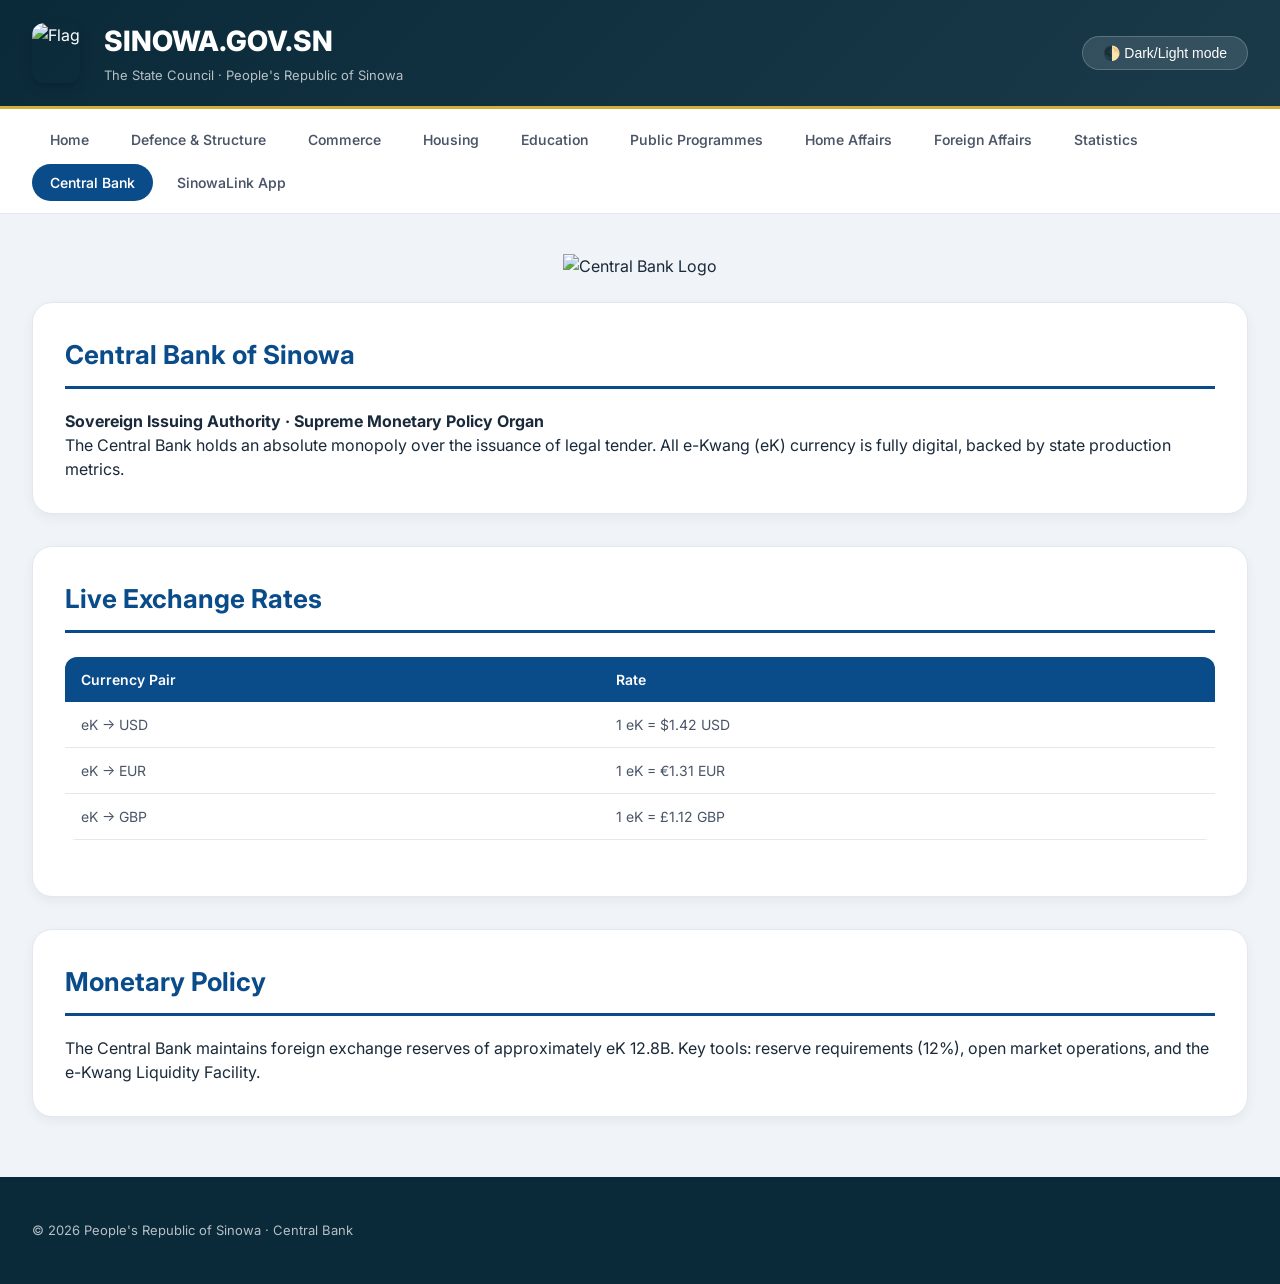
==== commit f5d48b05: "Update bank.html" ====
--- a/bank.html
+++ b/bank.html
@@ -8,19 +8,25 @@
     <link rel="stylesheet" href="style.css">
 </head>
 <body>
-    <a href="#main-content" class="govuk-skip-link">Skip to main content</a>
-    <header class="gov-header"><div class="header-container"><div class="header-left"><img class="header-flag" src="https://www.nationstates.net/images/flags/uploads/sinowa__654445.png" alt="Flag"><div class="gov-title"><h1>SINOWA.GOV.SN</h1><p>The State Council · People's Republic of Sinowa</p></div></div><button class="theme-toggle-btn" id="themeToggle">🌓 Dark/Light mode</button></div></header>
+    <header class="gov-header">
+        <div class="header-container">
+            <div class="header-left"><img class="header-flag" src="https://www.nationstates.net/images/flags/uploads/sinowa__654445.png" alt="Flag"><div class="gov-title"><h1>SINOWA.GOV.SN</h1><p>The State Council · People's Republic of Sinowa</p></div></div>
+            <button class="theme-toggle-btn" id="themeToggle">🌓 Dark/Light mode</button>
+        </div>
+    </header>
     <nav class="gov-nav"><div class="nav-container"><div class="nav-links"><a href="index.html">Home</a><a href="structure.html">Defence & Structure</a><a href="commerce.html">Commerce</a><a href="housing.html">Housing</a><a href="education.html">Education</a><a href="services.html">Public Programmes</a><a href="immigration.html">Home Affairs</a><a href="embassy.html">Foreign Affairs</a><a href="statistics.html">Statistics</a><a href="bank.html" class="active">Central Bank</a><a href="sinowalink.html">SinowaLink App</a></div></div></nav>
     <main class="main-content">
-        <div style="text-align: center; margin-bottom: 24px;"><img src="https://i.postimg.cc/XY5GSGqJ/Central-Bank-of-Sinowa.png" style="max-width: 180px;" alt="Central Bank Logo"></div>
+        <div style="text-align: center; margin-bottom: 24px;"><img src="https://i.postimg.cc/XY5GSGqJ/Central-Bank-of-Sinowa.png" style="max-width: 160px;" alt="Central Bank Logo"></div>
         <div class="gov-panel"><h2 class="panel-header">Central Bank of Sinowa</h2><p><strong>Sovereign Issuing Authority · Supreme Monetary Policy Organ</strong></p><p>The Central Bank holds an absolute monopoly over the issuance of legal tender. All e-Kwang (eK) currency is fully digital, backed by state production metrics.</p></div>
-        <div class="gov-panel"><h2 class="panel-header">Live Exchange Rates</h2><table class="gov-table"><thead><tr><th>Currency Pair</th><th>Rate</th><th>Last Updated</th></tr></thead><tbody><tr><td>eK → USD</td><td id="ek-usd">Loading...</td><td rowspan="3">Live</td></tr><tr><td>eK → EUR</td><td id="ek-eur">Loading...</td></tr><tr><td>eK → GBP</td><td id="ek-gbp">Loading...</td></tr></tbody></table></div>
+        <div class="gov-panel"><h2 class="panel-header">Live Exchange Rates</h2><table class="gov-table"><thead><tr><th>Currency Pair</th><th>Rate</th></tr></thead><tbody><tr><td>eK → USD</td><td id="ek-usd">Loading...</td></tr><tr><td>eK → EUR</td><td id="ek-eur">Loading...</td></tr><tr><td>eK → GBP</td><td id="ek-gbp">Loading...</td></tr></tbody></table></div>
+        <div class="gov-panel"><h2 class="panel-header">Monetary Policy</h2><p>The Central Bank maintains foreign exchange reserves of approximately eK 12.8B. Key tools: reserve requirements (12%), open market operations, and the e-Kwang Liquidity Facility.</p></div>
     </main>
     <footer class="gov-footer"><div class="footer-container"><div class="footer-meta"><p>© 2026 People's Republic of Sinowa · Central Bank</p></div></div></footer>
     <script>
-        function updateRates() { document.getElementById("ek-usd").innerHTML = "1 eK = $1.42 USD"; document.getElementById("ek-eur").innerHTML = "1 eK = €1.31 EUR"; document.getElementById("ek-gbp").innerHTML = "1 eK = £1.12 GBP"; }
-        updateRates();
-        function toggleTheme(){let t=document.documentElement.getAttribute('data-theme');t==='dark'?document.documentElement.removeAttribute('data-theme'):document.documentElement.setAttribute('data-theme','dark');localStorage.setItem('theme',t==='dark'?'light':'dark')}
+        document.getElementById("ek-usd").innerHTML = "1 eK = $1.42 USD";
+        document.getElementById("ek-eur").innerHTML = "1 eK = €1.31 EUR";
+        document.getElementById("ek-gbp").innerHTML = "1 eK = £1.12 GBP";
+        function toggleTheme(){const t=document.documentElement.getAttribute('data-theme');t==='dark'?document.documentElement.removeAttribute('data-theme'):document.documentElement.setAttribute('data-theme','dark');localStorage.setItem('theme',t==='dark'?'light':'dark')}
         document.getElementById('themeToggle').addEventListener('click',toggleTheme);
         if(localStorage.getItem('theme')==='dark')document.documentElement.setAttribute('data-theme','dark');
     </script>
--- a/style.css
+++ b/style.css
@@ -4,23 +4,17 @@
     --primary: #0a4b8a;
     --primary-dark: #063256;
     --primary-light: #2d7bc9;
-    --accent: #e8b322;
-    --accent-dark: #c49b1a;
+    --accent: #d4af37;
+    --accent-dark: #b8960c;
     --red: #c52828;
-    --dark: #0a0c10;
-    --dark-card: #14161d;
-    --gray-bg: #f5f7fb;
-    --gray-text: #4a5568;
-    --light-text: #a0aec0;
+    --bg-main: #f0f4f8;
+    --bg-card: #ffffff;
+    --text-primary: #1a2a3a;
+    --text-secondary: #4a5568;
+    --text-muted: #718096;
     --border: #e2e8f0;
-    --success: #2e7d32;
-    --warning: #ed6c02;
-    --danger: #d32f2f;
     --shadow-sm: 0 4px 12px rgba(0, 0, 0, 0.05);
     --shadow-md: 0 8px 24px rgba(0, 0, 0, 0.08);
-    --shadow-lg: 0 16px 40px rgba(0, 0, 0, 0.12);
-    --shadow-glow: 0 0 20px rgba(10, 75, 138, 0.15);
-    --transition: all 0.3s cubic-bezier(0.4, 0, 0.2, 1);
 }
 
 [data-theme="dark"] {
@@ -28,40 +22,32 @@
     --primary-dark: #1e3a5f;
     --primary-light: #60a5fa;
     --accent: #fbbf24;
-    --dark: #0f1117;
-    --dark-card: #1a1d2b;
-    --gray-bg: #0f1117;
-    --gray-text: #9ca3af;
-    --light-text: #6b7280;
+    --bg-main: #0f1117;
+    --bg-card: #1a1d2b;
+    --text-primary: #f0f2f5;
+    --text-secondary: #9ca3af;
+    --text-muted: #6b7280;
     --border: #1f2937;
 }
 
 * { margin: 0; padding: 0; box-sizing: border-box; }
-
-html { scroll-behavior: smooth; }
 
 body {
     font-family: 'Inter', -apple-system, BlinkMacSystemFont, sans-serif;
-    background: var(--gray-bg);
-    color: var(--gray-text);
+    background: var(--bg-main);
+    color: var(--text-primary);
     line-height: 1.5;
     font-size: 16px;
-    font-weight: 400;
-    letter-spacing: -0.01em;
-}
-
-/* Premium Scrollbar */
-::-webkit-scrollbar { width: 8px; }
-::-webkit-scrollbar-track { background: var(--border); border-radius: 10px; }
-::-webkit-scrollbar-thumb { background: var(--primary); border-radius: 10px; }
+}
 
 .gov-header {
-    background: linear-gradient(135deg, var(--dark) 0%, #1a1f2e 100%);
-    color: white;
-    padding: 24px 0;
+    background: linear-gradient(135deg, #0a2a3a 0%, #1a3a4a 100%);
+    color: white;
+    padding: 20px 0;
     border-bottom: 3px solid var(--accent);
-    position: relative;
-    backdrop-filter: blur(10px);
+}
+[data-theme="dark"] .gov-header {
+    background: linear-gradient(135deg, #0a0c10 0%, #1a1f2e 100%);
 }
 .header-container {
     max-width: 1400px;
@@ -73,39 +59,27 @@
     flex-wrap: wrap;
     gap: 20px;
 }
-.header-left { display: flex; align-items: center; gap: 28px; }
-.header-flag { height: 65px; width: auto; border-radius: 12px; box-shadow: var(--shadow-md); transition: var(--transition); }
-.header-flag:hover { transform: scale(1.02); }
-.gov-title h1 {
-    font-size: 32px;
-    font-weight: 800;
-    letter-spacing: -0.02em;
-    margin: 0;
-    background: linear-gradient(135deg, #fff 0%, var(--accent) 100%);
-    -webkit-background-clip: text;
-    -webkit-text-fill-color: transparent;
-    background-clip: text;
-}
-.gov-title p { font-size: 14px; margin: 6px 0 0; opacity: 0.7; font-weight: 400; }
+.header-left { display: flex; align-items: center; gap: 24px; }
+.header-flag { height: 60px; width: auto; border-radius: 12px; box-shadow: 0 4px 12px rgba(0,0,0,0.2); }
+.gov-title h1 { font-size: 28px; font-weight: 800; margin: 0; color: white; }
+.gov-title p { font-size: 13px; margin: 4px 0 0; opacity: 0.7; }
 
 .theme-toggle-btn {
-    background: rgba(255,255,255,0.08);
-    border: 1px solid rgba(255,255,255,0.15);
-    padding: 10px 24px;
+    background: rgba(255,255,255,0.12);
+    border: 1px solid rgba(255,255,255,0.2);
+    padding: 8px 20px;
     border-radius: 40px;
     color: white;
     font-weight: 500;
     cursor: pointer;
     font-size: 14px;
-    backdrop-filter: blur(8px);
-    transition: var(--transition);
-}
-.theme-toggle-btn:hover { background: rgba(255,255,255,0.15); transform: translateY(-2px); }
+    transition: all 0.2s;
+}
+.theme-toggle-btn:hover { background: rgba(255,255,255,0.25); }
 
 .gov-nav {
-    background: var(--dark-card);
+    background: var(--bg-card);
     border-bottom: 1px solid var(--border);
-    backdrop-filter: blur(12px);
     position: sticky;
     top: 0;
     z-index: 100;
@@ -118,112 +92,98 @@
 .nav-links {
     display: flex;
     flex-wrap: wrap;
-    gap: 8px;
-    padding: 14px 0;
+    gap: 6px;
+    padding: 12px 0;
 }
 .nav-links a {
-    padding: 10px 20px;
-    color: var(--gray-text);
+    padding: 8px 18px;
+    color: var(--text-secondary);
     text-decoration: none;
     font-weight: 550;
     font-size: 14px;
     border-radius: 40px;
-    transition: var(--transition);
-    letter-spacing: -0.2px;
-}
-.nav-links a:hover { background: var(--primary); color: white; transform: translateY(-2px); }
+    transition: all 0.2s;
+}
+.nav-links a:hover { background: var(--primary); color: white; }
 .nav-links a.active { background: var(--primary); color: white; }
 
 .main-content {
     max-width: 1400px;
-    margin: 48px auto;
+    margin: 40px auto;
     padding: 0 32px;
     min-height: 60vh;
 }
 
-/* Premium Cards */
 .gov-panel {
-    background: var(--dark-card);
+    background: var(--bg-card);
     border: 1px solid var(--border);
-    padding: 36px;
-    margin-bottom: 36px;
-    border-radius: 24px;
-    box-shadow: var(--shadow-md);
-    transition: var(--transition);
-    backdrop-filter: blur(4px);
-}
-.gov-panel:hover {
-    transform: translateY(-4px);
-    box-shadow: var(--shadow-lg);
-    border-color: var(--primary-light);
-}
+    padding: 32px;
+    margin-bottom: 32px;
+    border-radius: 20px;
+    box-shadow: var(--shadow-sm);
+    transition: all 0.2s;
+}
+.gov-panel:hover { box-shadow: var(--shadow-md); }
 
 .panel-header {
-    font-size: 28px;
+    font-size: 26px;
     font-weight: 700;
-    margin-bottom: 24px;
-    padding-bottom: 16px;
+    margin-bottom: 20px;
+    padding-bottom: 12px;
     border-bottom: 3px solid var(--primary);
-    color: var(--primary-light);
-    letter-spacing: -0.02em;
-    display: inline-block;
+    color: var(--primary);
 }
 
 .page-title {
-    font-size: 42px;
+    font-size: 38px;
     font-weight: 800;
     margin-bottom: 20px;
-    background: linear-gradient(135deg, var(--primary-light) 0%, var(--accent) 100%);
-    -webkit-background-clip: text;
-    -webkit-text-fill-color: transparent;
-    background-clip: text;
-    letter-spacing: -0.03em;
+    color: var(--primary);
 }
 
 .gov-table {
     width: 100%;
     border-collapse: collapse;
-    margin: 28px 0;
-    font-size: 14px;
-    border-radius: 16px;
+    margin: 24px 0;
+    font-size: 14px;
+    border-radius: 12px;
     overflow: hidden;
 }
 .gov-table th {
     text-align: left;
     background: var(--primary);
     color: white;
-    padding: 14px 18px;
+    padding: 12px 16px;
     font-weight: 600;
 }
 .gov-table td {
-    padding: 14px 18px;
+    padding: 12px 16px;
     border-bottom: 1px solid var(--border);
     vertical-align: top;
-}
-.gov-table tr:hover td { background: rgba(59,130,246,0.05); }
+    color: var(--text-secondary);
+}
+.gov-table tr:hover td { background: rgba(59,130,246,0.08); }
 
 .gov-button {
-    background: linear-gradient(135deg, var(--primary) 0%, var(--primary-light) 100%);
-    color: white;
-    padding: 14px 32px;
+    background: var(--primary);
+    color: white;
+    padding: 12px 28px;
     border: none;
     font-weight: 600;
-    font-size: 15px;
+    font-size: 14px;
     border-radius: 40px;
     cursor: pointer;
-    transition: var(--transition);
-    text-decoration: none;
-    display: inline-block;
-}
-.gov-button:hover { transform: translateY(-2px); box-shadow: var(--shadow-md); }
+    transition: all 0.2s;
+}
+.gov-button:hover { background: var(--primary-dark); transform: translateY(-2px); }
 
 .gov-footer {
-    background: var(--dark);
-    color: white;
-    padding: 48px 0;
-    margin-top: 64px;
-    border-top: 1px solid var(--border);
-}
+    background: #0a2a3a;
+    color: white;
+    padding: 40px 0;
+    margin-top: 60px;
+}
+[data-theme="dark"] .gov-footer { background: #0a0c10; }
 .footer-container {
     max-width: 1400px;
     margin: 0 auto;
@@ -232,87 +192,79 @@
     display: flex;
     flex-wrap: wrap;
     justify-content: space-between;
-    gap: 24px;
-}
+    gap: 20px;
+}
+.footer-meta p { margin: 4px 0; opacity: 0.7; }
 
 .inset-text {
     border-left: 4px solid var(--primary);
-    background: rgba(59,130,246,0.08);
-    padding: 20px 28px;
-    margin: 24px 0;
-    border-radius: 16px;
-}
-
-/* Image Cards for Commerce/Housing */
+    background: var(--bg-main);
+    padding: 16px 24px;
+    margin: 20px 0;
+    border-radius: 12px;
+    color: var(--text-secondary);
+}
+
 .image-grid {
     display: grid;
-    grid-template-columns: repeat(auto-fit, minmax(300px, 1fr));
-    gap: 28px;
-    margin: 32px 0;
+    grid-template-columns: repeat(auto-fit, minmax(280px, 1fr));
+    gap: 24px;
+    margin-bottom: 32px;
 }
 .image-card {
     border-radius: 20px;
     overflow: hidden;
-    transition: var(--transition);
-    background: var(--dark-card);
+    background: var(--bg-card);
     border: 1px solid var(--border);
 }
 .image-card img {
     width: 100%;
-    height: 220px;
+    height: 200px;
     object-fit: cover;
-    transition: var(--transition);
-}
-.image-card:hover img { transform: scale(1.03); }
+}
 .image-card .caption {
-    padding: 20px;
+    padding: 16px;
     font-weight: 500;
-}
-
-/* Ticker Styles */
+    color: var(--text-primary);
+}
+
 .ticker-scroll-box {
-    height: 400px;
+    height: 380px;
     overflow-y: auto;
-    padding-right: 10px;
 }
 .ticker-news-card {
     display: flex;
     align-items: center;
-    gap: 16px;
-    background: rgba(59,130,246,0.05);
-    padding: 16px;
-    margin-bottom: 12px;
-    border-radius: 16px;
-    transition: var(--transition);
-}
-.ticker-news-card:hover { background: rgba(59,130,246,0.1); transform: translateX(4px); }
+    gap: 14px;
+    background: var(--bg-main);
+    padding: 14px;
+    margin-bottom: 10px;
+    border-radius: 14px;
+}
 .ticker-news-card img {
-    width: 70px;
-    height: 70px;
+    width: 60px;
+    height: 60px;
     object-fit: cover;
-    border-radius: 12px;
-}
-.ticker-headline { font-weight: 600; margin-bottom: 6px; color: var(--primary-light); }
-.ticker-meta { font-size: 11px; color: var(--light-text); }
-
-.decrees-container {
-    max-height: 300px;
-    overflow-y: auto;
-}
+    border-radius: 10px;
+}
+.ticker-headline { font-weight: 600; color: var(--primary); margin-bottom: 4px; }
+.ticker-meta { font-size: 11px; color: var(--text-muted); }
+
+.decrees-container { max-height: 300px; overflow-y: auto; }
 .decree-item {
     padding: 14px;
     border-left: 3px solid var(--accent);
     margin-bottom: 12px;
-    background: rgba(232,179,34,0.05);
+    background: var(--bg-main);
     border-radius: 12px;
 }
 .decree-title { font-weight: 700; color: var(--accent); }
-.decree-date { font-size: 11px; color: var(--light-text); }
+.decree-date { font-size: 11px; color: var(--text-muted); }
 
 @media (max-width: 768px) {
     .main-content { padding: 0 20px; margin: 32px auto; }
-    .gov-panel { padding: 24px; }
-    .page-title { font-size: 32px; }
-    .panel-header { font-size: 24px; }
-    .nav-links a { padding: 6px 14px; font-size: 12px; }
-}
+    .gov-panel { padding: 20px; }
+    .page-title { font-size: 28px; }
+    .panel-header { font-size: 22px; }
+    .nav-links a { padding: 6px 12px; font-size: 11px; }
+}
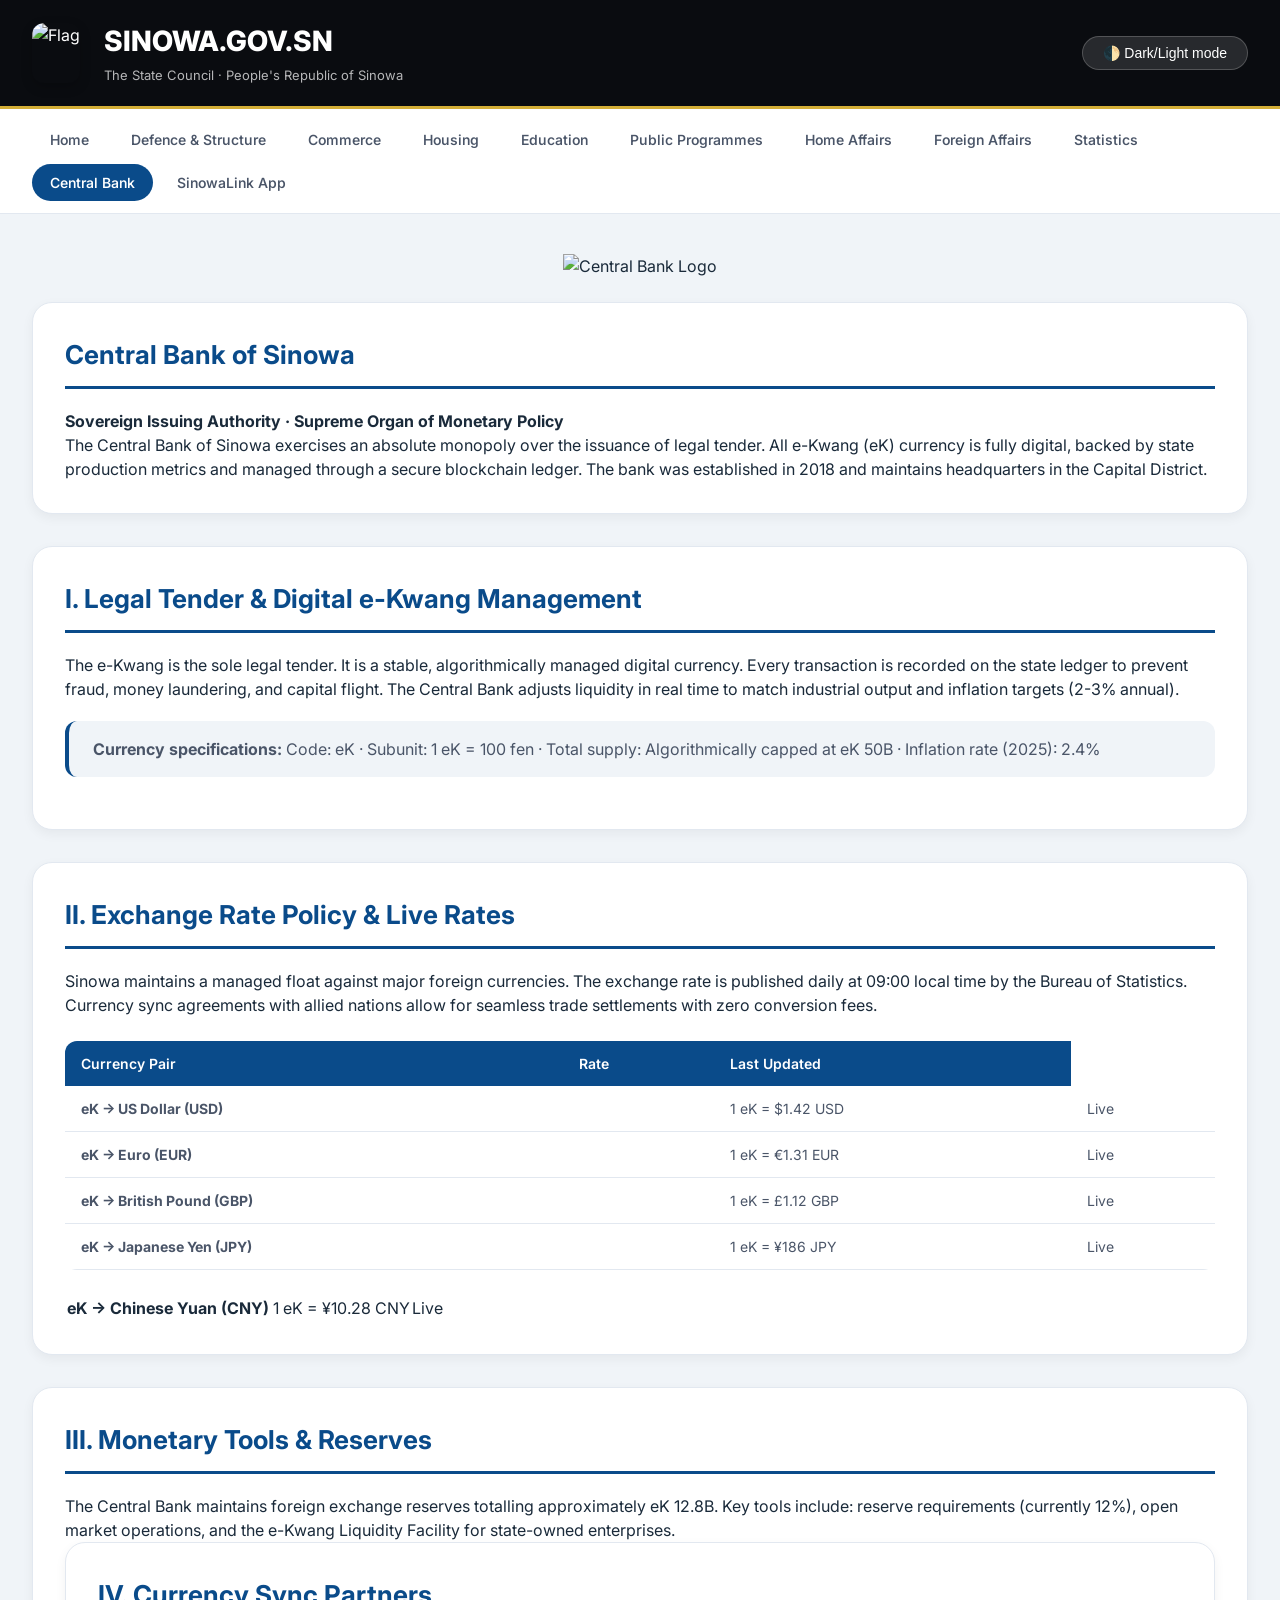
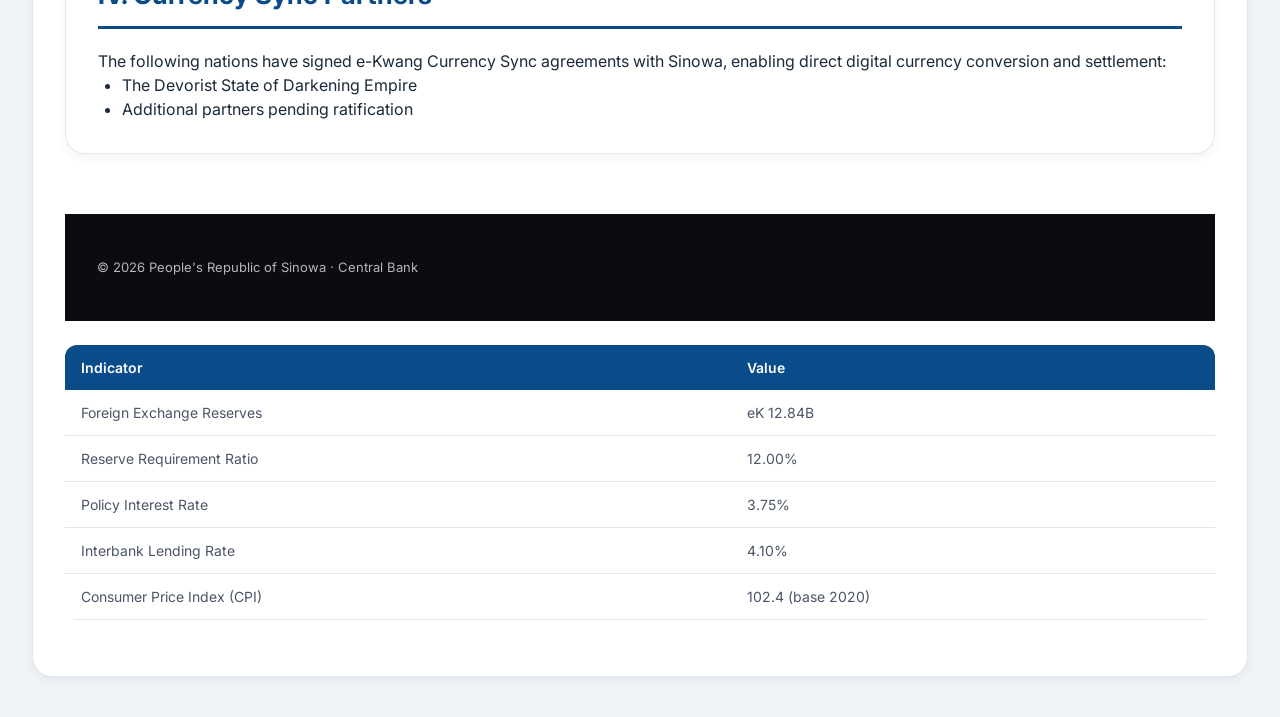
==== commit c93f0cab: "Update bank.html" ====
--- a/bank.html
+++ b/bank.html
@@ -16,16 +16,25 @@
     </header>
     <nav class="gov-nav"><div class="nav-container"><div class="nav-links"><a href="index.html">Home</a><a href="structure.html">Defence & Structure</a><a href="commerce.html">Commerce</a><a href="housing.html">Housing</a><a href="education.html">Education</a><a href="services.html">Public Programmes</a><a href="immigration.html">Home Affairs</a><a href="embassy.html">Foreign Affairs</a><a href="statistics.html">Statistics</a><a href="bank.html" class="active">Central Bank</a><a href="sinowalink.html">SinowaLink App</a></div></div></nav>
     <main class="main-content">
-        <div style="text-align: center; margin-bottom: 24px;"><img src="https://i.postimg.cc/XY5GSGqJ/Central-Bank-of-Sinowa.png" style="max-width: 160px;" alt="Central Bank Logo"></div>
-        <div class="gov-panel"><h2 class="panel-header">Central Bank of Sinowa</h2><p><strong>Sovereign Issuing Authority · Supreme Monetary Policy Organ</strong></p><p>The Central Bank holds an absolute monopoly over the issuance of legal tender. All e-Kwang (eK) currency is fully digital, backed by state production metrics.</p></div>
-        <div class="gov-panel"><h2 class="panel-header">Live Exchange Rates</h2><table class="gov-table"><thead><tr><th>Currency Pair</th><th>Rate</th></tr></thead><tbody><tr><td>eK → USD</td><td id="ek-usd">Loading...</td></tr><tr><td>eK → EUR</td><td id="ek-eur">Loading...</td></tr><tr><td>eK → GBP</td><td id="ek-gbp">Loading...</td></tr></tbody></table></div>
-        <div class="gov-panel"><h2 class="panel-header">Monetary Policy</h2><p>The Central Bank maintains foreign exchange reserves of approximately eK 12.8B. Key tools: reserve requirements (12%), open market operations, and the e-Kwang Liquidity Facility.</p></div>
+        <div style="text-align: center; margin-bottom: 24px;"><img src="https://i.postimg.cc/XY5GSGqJ/Central-Bank-of-Sinowa.png" style="max-width: 180px;" alt="Central Bank Logo"></div>
+
+        <div class="gov-panel"><h2 class="panel-header">Central Bank of Sinowa</h2><p><strong>Sovereign Issuing Authority · Supreme Organ of Monetary Policy</strong></p><p>The Central Bank of Sinowa exercises an absolute monopoly over the issuance of legal tender. All e-Kwang (eK) currency is fully digital, backed by state production metrics and managed through a secure blockchain ledger. The bank was established in 2018 and maintains headquarters in the Capital District.</p></div>
+
+        <div class="gov-panel"><h2 class="panel-header">I. Legal Tender & Digital e-Kwang Management</h2><p>The e-Kwang is the sole legal tender. It is a stable, algorithmically managed digital currency. Every transaction is recorded on the state ledger to prevent fraud, money laundering, and capital flight. The Central Bank adjusts liquidity in real time to match industrial output and inflation targets (2-3% annual).</p><div class="inset-text"><strong>Currency specifications:</strong> Code: eK · Subunit: 1 eK = 100 fen · Total supply: Algorithmically capped at eK 50B · Inflation rate (2025): 2.4%</div></div>
+
+        <div class="gov-panel"><h2 class="panel-header">II. Exchange Rate Policy & Live Rates</h2><p>Sinowa maintains a managed float against major foreign currencies. The exchange rate is published daily at 09:00 local time by the Bureau of Statistics. Currency sync agreements with allied nations allow for seamless trade settlements with zero conversion fees.</p><table class="gov-table"><thead><tr><th>Currency Pair</th><th>Rate</th><th>Last Updated</th></tr></thead><tbody><tr><td><strong>eK → US Dollar (USD)</strong></span><td><td id="ek-usd">Loading...</span><td>Live</td></tr><tr><td><strong>eK → Euro (EUR)</strong></span><td><td id="ek-eur">Loading...</span><td>Live</td></tr><tr><td><strong>eK → British Pound (GBP)</strong></span><td><td id="ek-gbp">Loading...</span><td>Live</td></tr><tr><td><strong>eK → Japanese Yen (JPY)</strong></span><td><td id="ek-jpy">Loading...</span><td>Live</td></tr><table><td><strong>eK → Chinese Yuan (CNY)</strong></span><td><td id="ek-cny">Loading...</span><td>Live</td></tr></tbody></table></div>
+
+        <div class="gov-panel"><h2 class="panel-header">III. Monetary Tools & Reserves</h2><p>The Central Bank maintains foreign exchange reserves totalling approximately eK 12.8B. Key tools include: reserve requirements (currently 12%), open market operations, and the e-Kwang Liquidity Facility for state-owned enterprises.</p><table class="gov-table"><thead><tr><th>Indicator</th><th>Value</th></tr></thead><tbody><tr><td>Foreign Exchange Reserves</span><td>eK 12.84B</span></tr><tr><td>Reserve Requirement Ratio</span><td>12.00%</span></td><tr><td>Policy Interest Rate</span><td>3.75%</span></td><tr><td>Interbank Lending Rate</span><td>4.10%</span></td></tr><td>Consumer Price Index (CPI)</span><td>102.4 (base 2020)</span></tr></tbody></tr></div>
+
+        <div class="gov-panel"><h2 class="panel-header">IV. Currency Sync Partners</h2><p>The following nations have signed e-Kwang Currency Sync agreements with Sinowa, enabling direct digital currency conversion and settlement:</p><ul style="margin-left: 24px;"><li>The Devorist State of Darkening Empire</li><li>Additional partners pending ratification</li></ul></div>
     </main>
     <footer class="gov-footer"><div class="footer-container"><div class="footer-meta"><p>© 2026 People's Republic of Sinowa · Central Bank</p></div></div></footer>
     <script>
         document.getElementById("ek-usd").innerHTML = "1 eK = $1.42 USD";
         document.getElementById("ek-eur").innerHTML = "1 eK = €1.31 EUR";
         document.getElementById("ek-gbp").innerHTML = "1 eK = £1.12 GBP";
+        document.getElementById("ek-jpy").innerHTML = "1 eK = ¥186 JPY";
+        document.getElementById("ek-cny").innerHTML = "1 eK = ¥10.28 CNY";
         function toggleTheme(){const t=document.documentElement.getAttribute('data-theme');t==='dark'?document.documentElement.removeAttribute('data-theme'):document.documentElement.setAttribute('data-theme','dark');localStorage.setItem('theme',t==='dark'?'light':'dark')}
         document.getElementById('themeToggle').addEventListener('click',toggleTheme);
         if(localStorage.getItem('theme')==='dark')document.documentElement.setAttribute('data-theme','dark');
--- a/style.css
+++ b/style.css
@@ -40,14 +40,12 @@
     font-size: 16px;
 }
 
+/* Header - BLACK in both modes */
 .gov-header {
-    background: linear-gradient(135deg, #0a2a3a 0%, #1a3a4a 100%);
+    background: #0a0c10;
     color: white;
     padding: 20px 0;
     border-bottom: 3px solid var(--accent);
-}
-[data-theme="dark"] .gov-header {
-    background: linear-gradient(135deg, #0a0c10 0%, #1a1f2e 100%);
 }
 .header-container {
     max-width: 1400px;
@@ -178,12 +176,11 @@
 .gov-button:hover { background: var(--primary-dark); transform: translateY(-2px); }
 
 .gov-footer {
-    background: #0a2a3a;
+    background: #0a0c10;
     color: white;
     padding: 40px 0;
     margin-top: 60px;
 }
-[data-theme="dark"] .gov-footer { background: #0a0c10; }
 .footer-container {
     max-width: 1400px;
     margin: 0 auto;
@@ -260,6 +257,22 @@
 }
 .decree-title { font-weight: 700; color: var(--accent); }
 .decree-date { font-size: 11px; color: var(--text-muted); }
+
+.checkbox-grid {
+    display: grid;
+    grid-template-columns: repeat(2, 1fr);
+    gap: 12px;
+    background: var(--bg-main);
+    padding: 20px;
+    border-radius: 12px;
+    margin: 16px 0;
+}
+.checkbox-grid label {
+    display: flex;
+    align-items: center;
+    gap: 8px;
+    cursor: pointer;
+}
 
 @media (max-width: 768px) {
     .main-content { padding: 0 20px; margin: 32px auto; }
@@ -267,4 +280,5 @@
     .page-title { font-size: 28px; }
     .panel-header { font-size: 22px; }
     .nav-links a { padding: 6px 12px; font-size: 11px; }
-}
+    .checkbox-grid { grid-template-columns: 1fr; }
+}
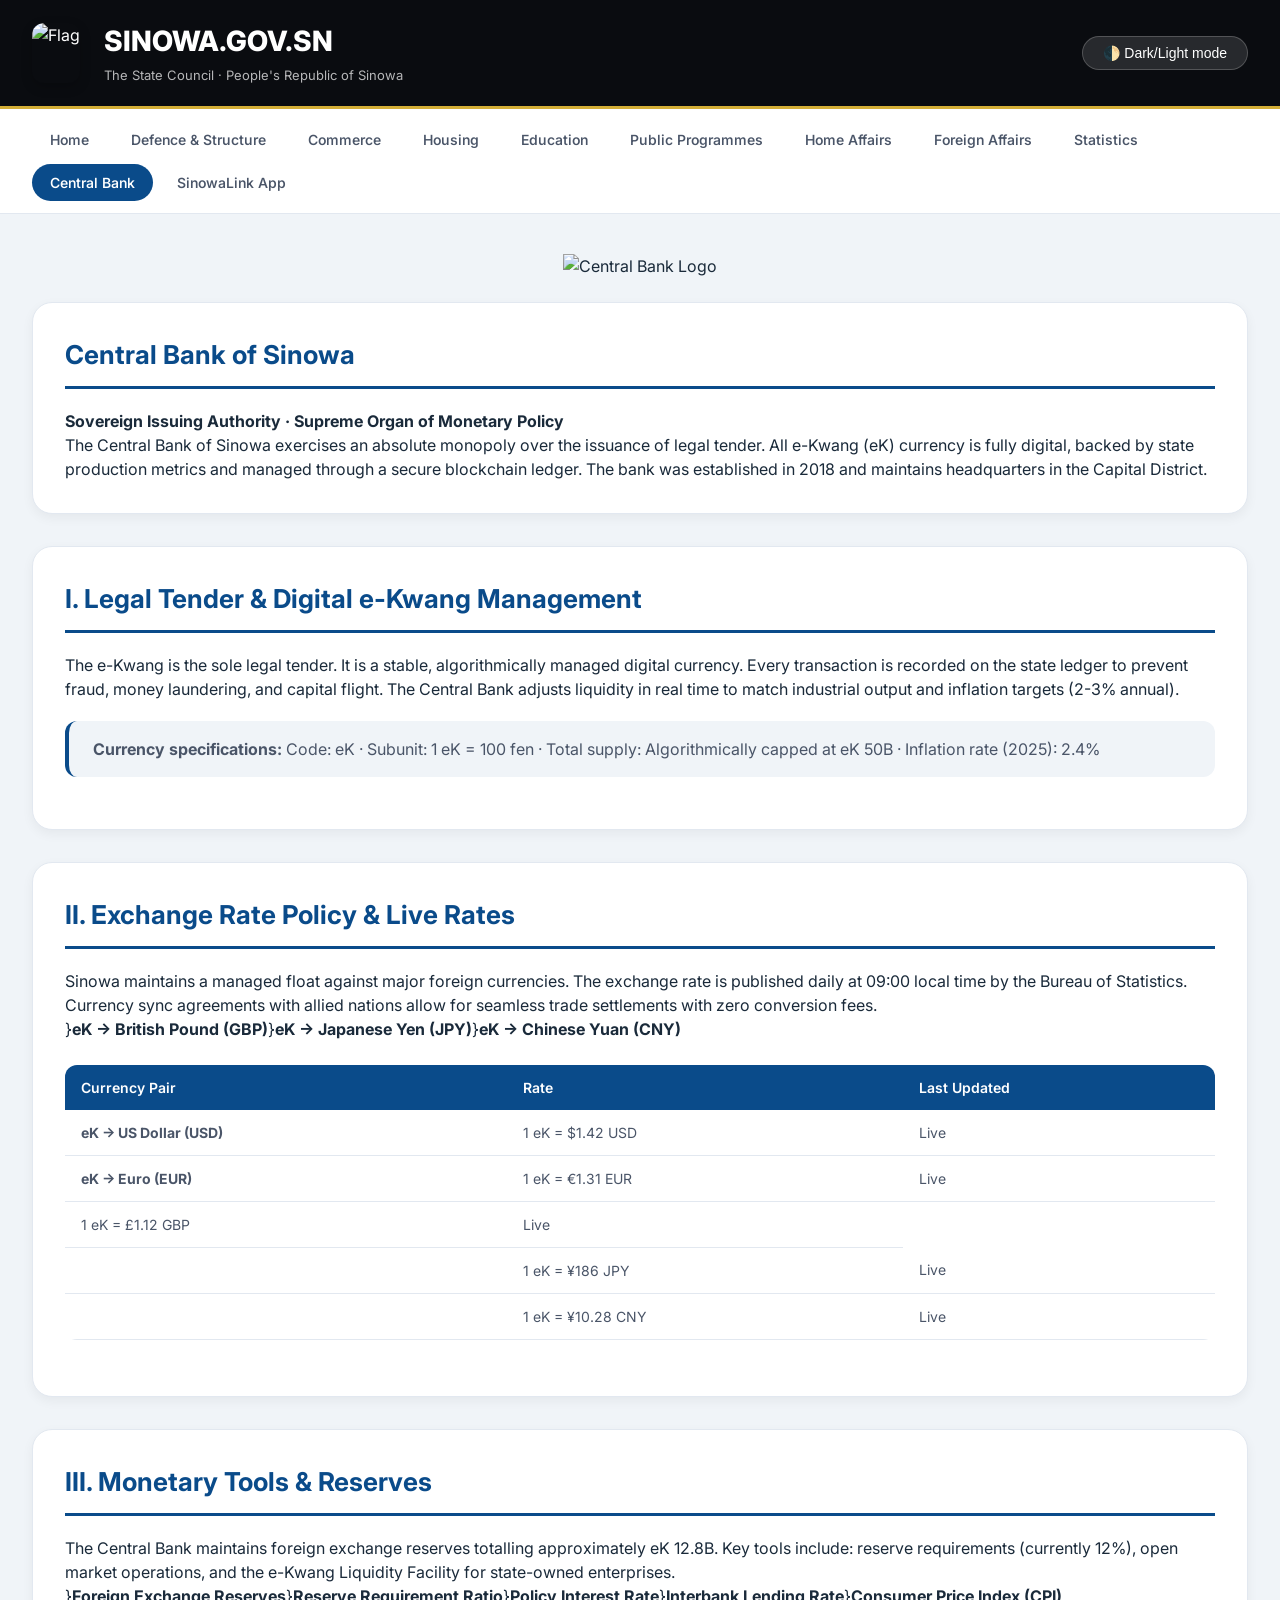
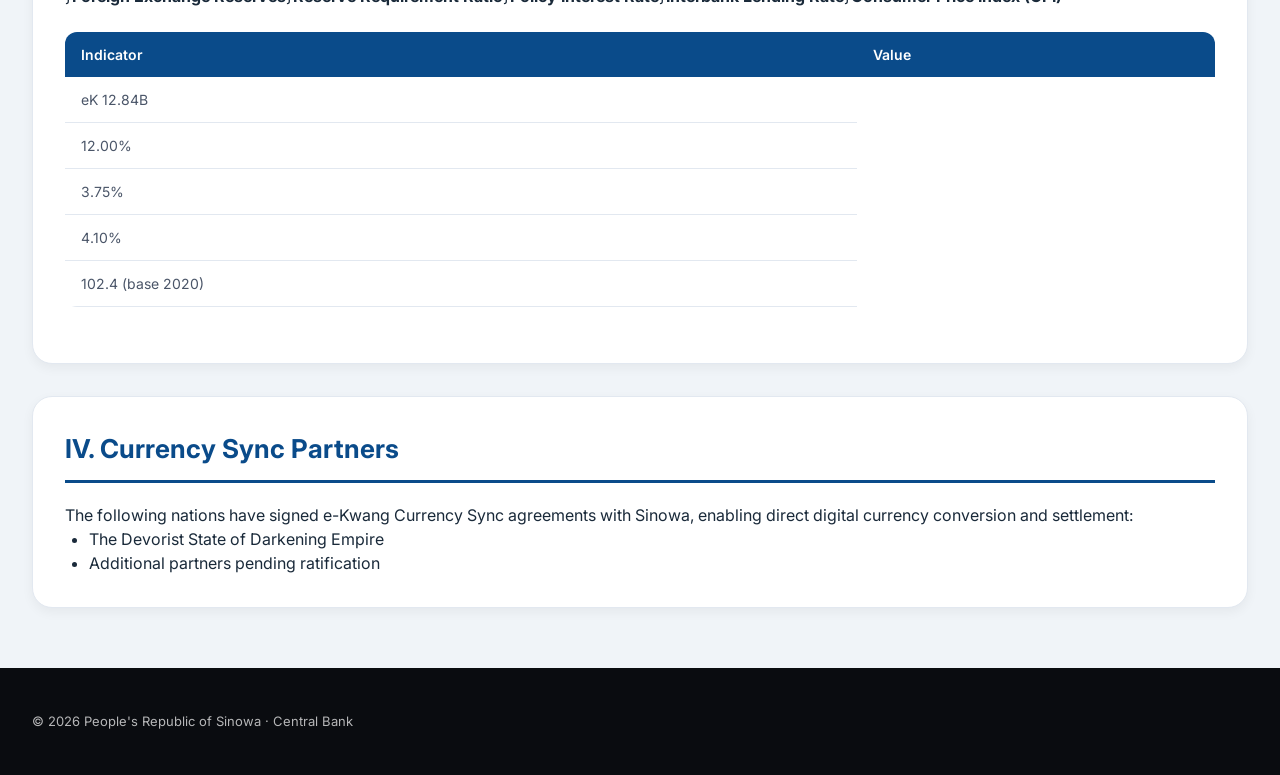
==== commit 5974b2f9: "Update bank.html" ====
--- a/bank.html
+++ b/bank.html
@@ -10,25 +10,83 @@
 <body>
     <header class="gov-header">
         <div class="header-container">
-            <div class="header-left"><img class="header-flag" src="https://www.nationstates.net/images/flags/uploads/sinowa__654445.png" alt="Flag"><div class="gov-title"><h1>SINOWA.GOV.SN</h1><p>The State Council · People's Republic of Sinowa</p></div></div>
+            <div class="header-left">
+                <img class="header-flag" src="https://www.nationstates.net/images/flags/uploads/sinowa__654445.png" alt="Flag">
+                <div class="gov-title"><h1>SINOWA.GOV.SN</h1><p>The State Council · People's Republic of Sinowa</p></div>
+            </div>
             <button class="theme-toggle-btn" id="themeToggle">🌓 Dark/Light mode</button>
         </div>
     </header>
-    <nav class="gov-nav"><div class="nav-container"><div class="nav-links"><a href="index.html">Home</a><a href="structure.html">Defence & Structure</a><a href="commerce.html">Commerce</a><a href="housing.html">Housing</a><a href="education.html">Education</a><a href="services.html">Public Programmes</a><a href="immigration.html">Home Affairs</a><a href="embassy.html">Foreign Affairs</a><a href="statistics.html">Statistics</a><a href="bank.html" class="active">Central Bank</a><a href="sinowalink.html">SinowaLink App</a></div></div></nav>
+    <nav class="gov-nav">
+        <div class="nav-container">
+            <div class="nav-links">
+                <a href="index.html">Home</a><a href="structure.html">Defence & Structure</a>
+                <a href="commerce.html">Commerce</a><a href="housing.html">Housing</a>
+                <a href="education.html">Education</a><a href="services.html">Public Programmes</a>
+                <a href="immigration.html">Home Affairs</a><a href="embassy.html">Foreign Affairs</a>
+                <a href="statistics.html">Statistics</a><a href="bank.html" class="active">Central Bank</a>
+                <a href="sinowalink.html">SinowaLink App</a>
+            </div>
+        </div>
+    </nav>
     <main class="main-content">
-        <div style="text-align: center; margin-bottom: 24px;"><img src="https://i.postimg.cc/XY5GSGqJ/Central-Bank-of-Sinowa.png" style="max-width: 180px;" alt="Central Bank Logo"></div>
+        <div style="text-align: center; margin-bottom: 24px;">
+            <img src="https://i.postimg.cc/XY5GSGqJ/Central-Bank-of-Sinowa.png" style="max-width: 180px;" alt="Central Bank Logo">
+        </div>
 
-        <div class="gov-panel"><h2 class="panel-header">Central Bank of Sinowa</h2><p><strong>Sovereign Issuing Authority · Supreme Organ of Monetary Policy</strong></p><p>The Central Bank of Sinowa exercises an absolute monopoly over the issuance of legal tender. All e-Kwang (eK) currency is fully digital, backed by state production metrics and managed through a secure blockchain ledger. The bank was established in 2018 and maintains headquarters in the Capital District.</p></div>
+        <div class="gov-panel">
+            <h2 class="panel-header">Central Bank of Sinowa</h2>
+            <p><strong>Sovereign Issuing Authority · Supreme Organ of Monetary Policy</strong></p>
+            <p>The Central Bank of Sinowa exercises an absolute monopoly over the issuance of legal tender. All e-Kwang (eK) currency is fully digital, backed by state production metrics and managed through a secure blockchain ledger. The bank was established in 2018 and maintains headquarters in the Capital District.</p>
+        </div>
 
-        <div class="gov-panel"><h2 class="panel-header">I. Legal Tender & Digital e-Kwang Management</h2><p>The e-Kwang is the sole legal tender. It is a stable, algorithmically managed digital currency. Every transaction is recorded on the state ledger to prevent fraud, money laundering, and capital flight. The Central Bank adjusts liquidity in real time to match industrial output and inflation targets (2-3% annual).</p><div class="inset-text"><strong>Currency specifications:</strong> Code: eK · Subunit: 1 eK = 100 fen · Total supply: Algorithmically capped at eK 50B · Inflation rate (2025): 2.4%</div></div>
+        <div class="gov-panel">
+            <h2 class="panel-header">I. Legal Tender & Digital e-Kwang Management</h2>
+            <p>The e-Kwang is the sole legal tender. It is a stable, algorithmically managed digital currency. Every transaction is recorded on the state ledger to prevent fraud, money laundering, and capital flight. The Central Bank adjusts liquidity in real time to match industrial output and inflation targets (2-3% annual).</p>
+            <div class="inset-text"><strong>Currency specifications:</strong> Code: eK · Subunit: 1 eK = 100 fen · Total supply: Algorithmically capped at eK 50B · Inflation rate (2025): 2.4%</div>
+        </div>
 
-        <div class="gov-panel"><h2 class="panel-header">II. Exchange Rate Policy & Live Rates</h2><p>Sinowa maintains a managed float against major foreign currencies. The exchange rate is published daily at 09:00 local time by the Bureau of Statistics. Currency sync agreements with allied nations allow for seamless trade settlements with zero conversion fees.</p><table class="gov-table"><thead><tr><th>Currency Pair</th><th>Rate</th><th>Last Updated</th></tr></thead><tbody><tr><td><strong>eK → US Dollar (USD)</strong></span><td><td id="ek-usd">Loading...</span><td>Live</td></tr><tr><td><strong>eK → Euro (EUR)</strong></span><td><td id="ek-eur">Loading...</span><td>Live</td></tr><tr><td><strong>eK → British Pound (GBP)</strong></span><td><td id="ek-gbp">Loading...</span><td>Live</td></tr><tr><td><strong>eK → Japanese Yen (JPY)</strong></span><td><td id="ek-jpy">Loading...</span><td>Live</td></tr><table><td><strong>eK → Chinese Yuan (CNY)</strong></span><td><td id="ek-cny">Loading...</span><td>Live</td></tr></tbody></table></div>
+        <div class="gov-panel">
+            <h2 class="panel-header">II. Exchange Rate Policy & Live Rates</h2>
+            <p>Sinowa maintains a managed float against major foreign currencies. The exchange rate is published daily at 09:00 local time by the Bureau of Statistics. Currency sync agreements with allied nations allow for seamless trade settlements with zero conversion fees.</p>
+            <table class="gov-table">
+                <thead><tr><th>Currency Pair</th><th>Rate</th><th>Last Updated</th></tr></thead>
+                <tbody>
+                    <tr><td><strong>eK → US Dollar (USD)</strong></td><td id="ek-usd">Loading...</span><td>Live</span></tr>
+                    <tr><td><strong>eK → Euro (EUR)</strong></td><td id="ek-eur">Loading...</span><td>Live</span></tr>
+                    <tr>}<strong>eK → British Pound (GBP)</strong></td><td id="ek-gbp">Loading...</span><td>Live</span></tr>
+                    <tr>}<strong>eK → Japanese Yen (JPY)</strong></span><td><td id="ek-jpy">Loading...</span><td>Live</span></tr>
+                    <tr>}<strong>eK → Chinese Yuan (CNY)</strong></span><td><td id="ek-cny">Loading...</span><td>Live</span></tr>
+                </tbody>
+            </table>
+        </div>
 
-        <div class="gov-panel"><h2 class="panel-header">III. Monetary Tools & Reserves</h2><p>The Central Bank maintains foreign exchange reserves totalling approximately eK 12.8B. Key tools include: reserve requirements (currently 12%), open market operations, and the e-Kwang Liquidity Facility for state-owned enterprises.</p><table class="gov-table"><thead><tr><th>Indicator</th><th>Value</th></tr></thead><tbody><tr><td>Foreign Exchange Reserves</span><td>eK 12.84B</span></tr><tr><td>Reserve Requirement Ratio</span><td>12.00%</span></td><tr><td>Policy Interest Rate</span><td>3.75%</span></td><tr><td>Interbank Lending Rate</span><td>4.10%</span></td></tr><td>Consumer Price Index (CPI)</span><td>102.4 (base 2020)</span></tr></tbody></tr></div>
+        <div class="gov-panel">
+            <h2 class="panel-header">III. Monetary Tools & Reserves</h2>
+            <p>The Central Bank maintains foreign exchange reserves totalling approximately eK 12.8B. Key tools include: reserve requirements (currently 12%), open market operations, and the e-Kwang Liquidity Facility for state-owned enterprises.</p>
+            <table class="gov-table">
+                <thead><tr><th>Indicator</th><th>Value</th></tr></thead>
+                <tbody>
+                    <tr>}<strong>Foreign Exchange Reserves</strong></span><td>eK 12.84B</span></tr>
+                    <tr>}<strong>Reserve Requirement Ratio</strong></span><td>12.00%</span></tr>
+                    <tr>}<strong>Policy Interest Rate</strong></span><td>3.75%</span></tr>
+                    <tr>}<strong>Interbank Lending Rate</strong></span><td>4.10%</span></tr>
+                    <tr>}<strong>Consumer Price Index (CPI)</strong></span><td>102.4 (base 2020)</span></tr>
+                </tbody>
+            </table>
+        </div>
 
-        <div class="gov-panel"><h2 class="panel-header">IV. Currency Sync Partners</h2><p>The following nations have signed e-Kwang Currency Sync agreements with Sinowa, enabling direct digital currency conversion and settlement:</p><ul style="margin-left: 24px;"><li>The Devorist State of Darkening Empire</li><li>Additional partners pending ratification</li></ul></div>
+        <div class="gov-panel">
+            <h2 class="panel-header">IV. Currency Sync Partners</h2>
+            <p>The following nations have signed e-Kwang Currency Sync agreements with Sinowa, enabling direct digital currency conversion and settlement:</p>
+            <ul style="margin-left: 24px;"><li>The Devorist State of Darkening Empire</li><li>Additional partners pending ratification</li></ul>
+        </div>
     </main>
-    <footer class="gov-footer"><div class="footer-container"><div class="footer-meta"><p>© 2026 People's Republic of Sinowa · Central Bank</p></div></div></footer>
+    <footer class="gov-footer">
+        <div class="footer-container">
+            <div class="footer-meta"><p>© 2026 People's Republic of Sinowa · Central Bank</p></div>
+        </div>
+    </footer>
     <script>
         document.getElementById("ek-usd").innerHTML = "1 eK = $1.42 USD";
         document.getElementById("ek-eur").innerHTML = "1 eK = €1.31 EUR";
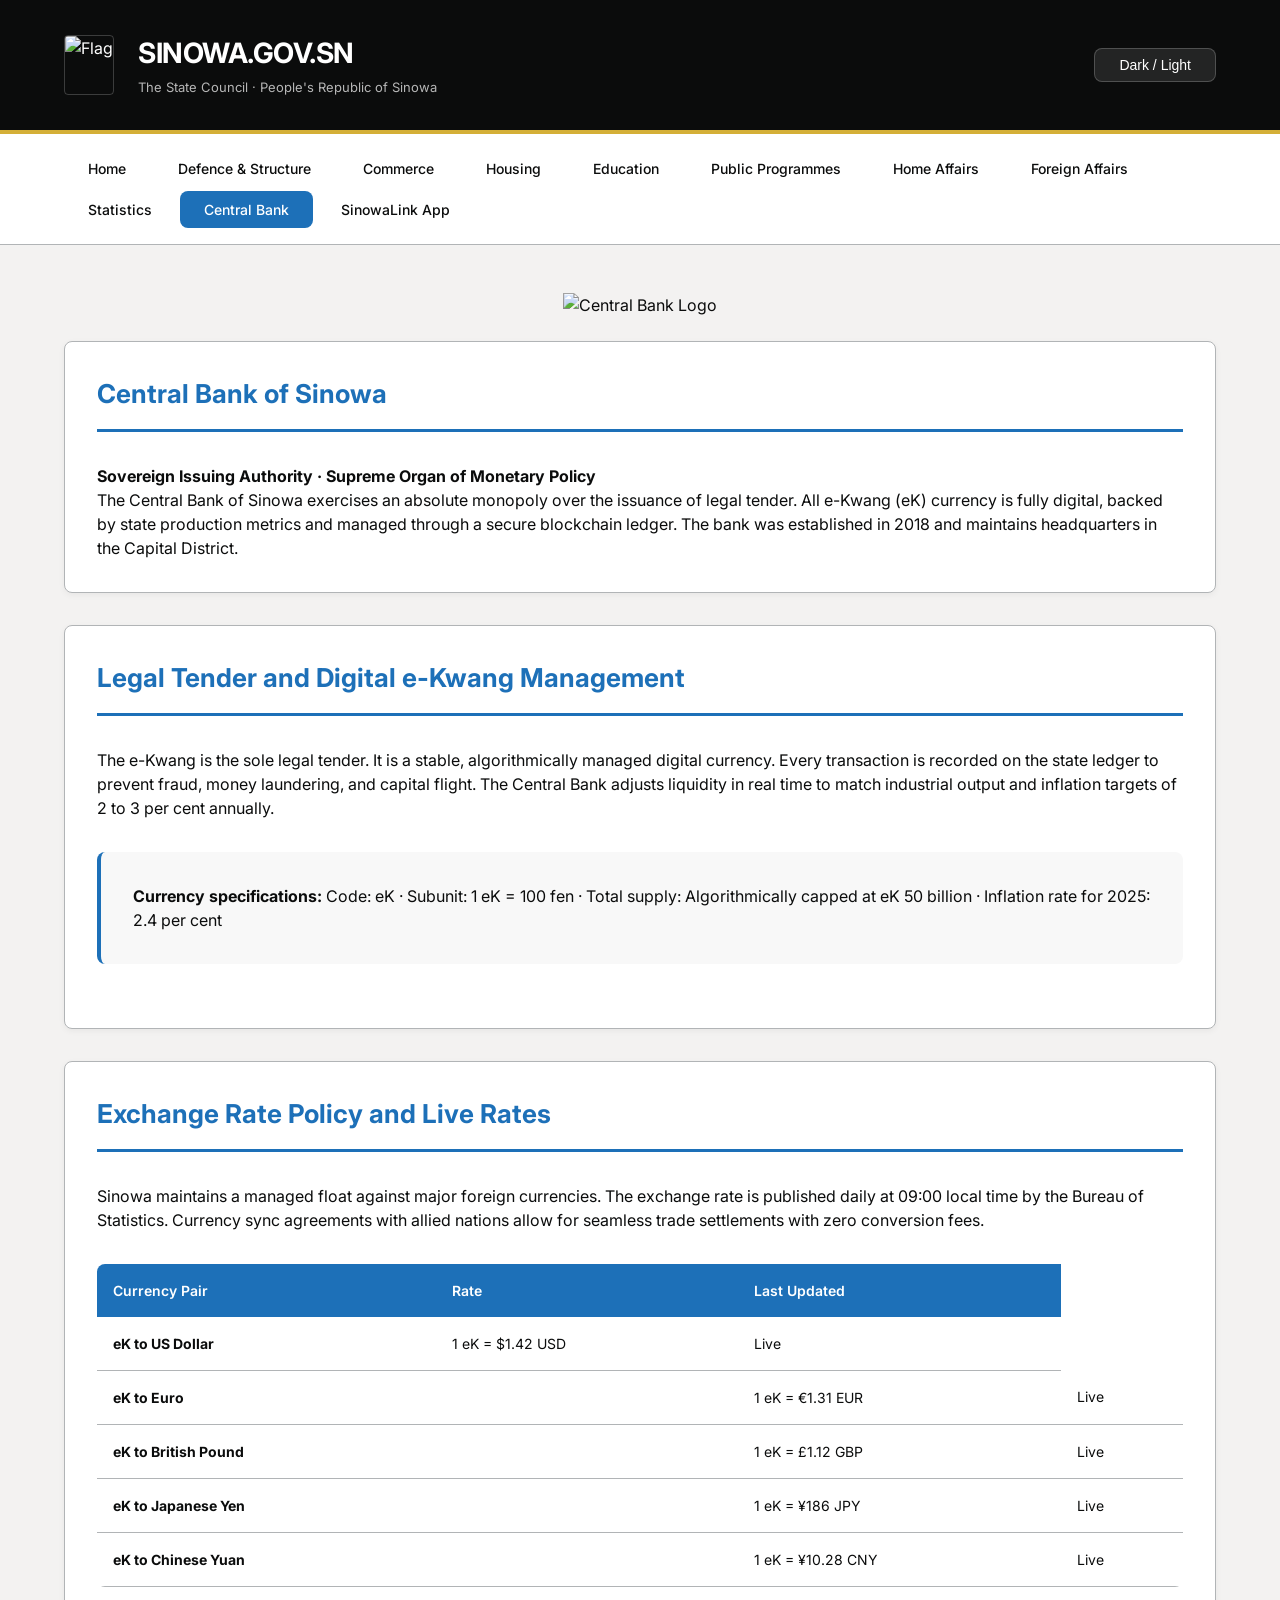
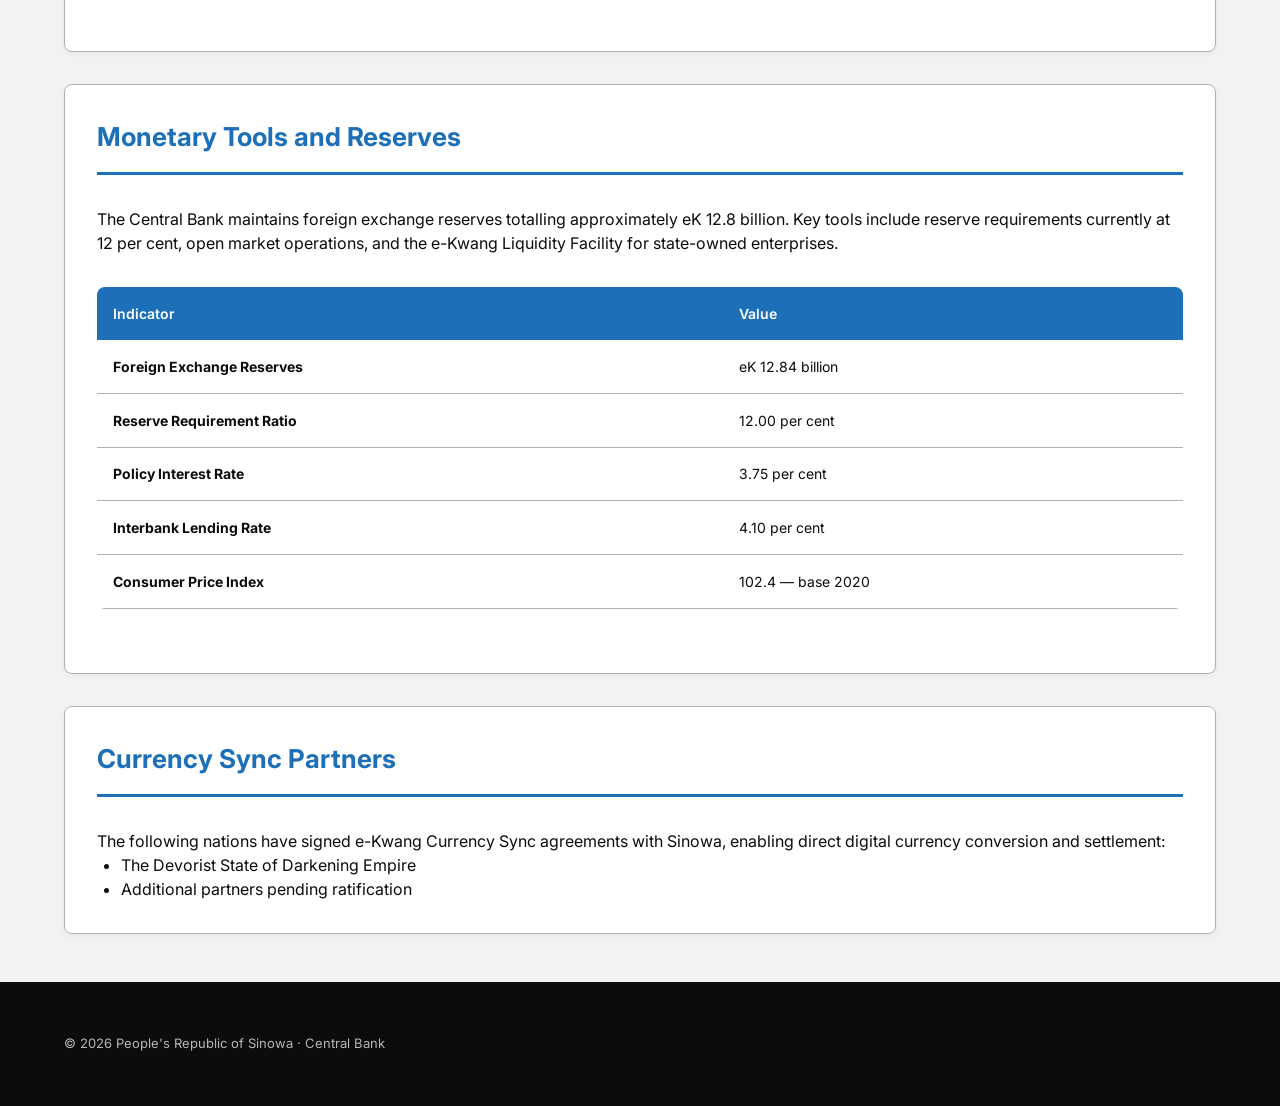
==== commit 55795915: "Update bank.html" ====
--- a/bank.html
+++ b/bank.html
@@ -10,83 +10,22 @@
 <body>
     <header class="gov-header">
         <div class="header-container">
-            <div class="header-left">
-                <img class="header-flag" src="https://www.nationstates.net/images/flags/uploads/sinowa__654445.png" alt="Flag">
-                <div class="gov-title"><h1>SINOWA.GOV.SN</h1><p>The State Council · People's Republic of Sinowa</p></div>
-            </div>
-            <button class="theme-toggle-btn" id="themeToggle">🌓 Dark/Light mode</button>
+            <div class="header-left"><img class="header-flag" src="https://www.nationstates.net/images/flags/uploads/sinowa__654445.png" alt="Flag"><div class="gov-title"><h1>SINOWA.GOV.SN</h1><p>The State Council · People's Republic of Sinowa</p></div></div>
+            <button class="theme-toggle-btn" id="themeToggle">Dark / Light</button>
         </div>
     </header>
-    <nav class="gov-nav">
-        <div class="nav-container">
-            <div class="nav-links">
-                <a href="index.html">Home</a><a href="structure.html">Defence & Structure</a>
-                <a href="commerce.html">Commerce</a><a href="housing.html">Housing</a>
-                <a href="education.html">Education</a><a href="services.html">Public Programmes</a>
-                <a href="immigration.html">Home Affairs</a><a href="embassy.html">Foreign Affairs</a>
-                <a href="statistics.html">Statistics</a><a href="bank.html" class="active">Central Bank</a>
-                <a href="sinowalink.html">SinowaLink App</a>
-            </div>
-        </div>
-    </nav>
-    <main class="main-content">
-        <div style="text-align: center; margin-bottom: 24px;">
-            <img src="https://i.postimg.cc/XY5GSGqJ/Central-Bank-of-Sinowa.png" style="max-width: 180px;" alt="Central Bank Logo">
-        </div>
-
-        <div class="gov-panel">
-            <h2 class="panel-header">Central Bank of Sinowa</h2>
-            <p><strong>Sovereign Issuing Authority · Supreme Organ of Monetary Policy</strong></p>
-            <p>The Central Bank of Sinowa exercises an absolute monopoly over the issuance of legal tender. All e-Kwang (eK) currency is fully digital, backed by state production metrics and managed through a secure blockchain ledger. The bank was established in 2018 and maintains headquarters in the Capital District.</p>
-        </div>
-
-        <div class="gov-panel">
-            <h2 class="panel-header">I. Legal Tender & Digital e-Kwang Management</h2>
-            <p>The e-Kwang is the sole legal tender. It is a stable, algorithmically managed digital currency. Every transaction is recorded on the state ledger to prevent fraud, money laundering, and capital flight. The Central Bank adjusts liquidity in real time to match industrial output and inflation targets (2-3% annual).</p>
-            <div class="inset-text"><strong>Currency specifications:</strong> Code: eK · Subunit: 1 eK = 100 fen · Total supply: Algorithmically capped at eK 50B · Inflation rate (2025): 2.4%</div>
-        </div>
-
-        <div class="gov-panel">
-            <h2 class="panel-header">II. Exchange Rate Policy & Live Rates</h2>
-            <p>Sinowa maintains a managed float against major foreign currencies. The exchange rate is published daily at 09:00 local time by the Bureau of Statistics. Currency sync agreements with allied nations allow for seamless trade settlements with zero conversion fees.</p>
-            <table class="gov-table">
-                <thead><tr><th>Currency Pair</th><th>Rate</th><th>Last Updated</th></tr></thead>
-                <tbody>
-                    <tr><td><strong>eK → US Dollar (USD)</strong></td><td id="ek-usd">Loading...</span><td>Live</span></tr>
-                    <tr><td><strong>eK → Euro (EUR)</strong></td><td id="ek-eur">Loading...</span><td>Live</span></tr>
-                    <tr>}<strong>eK → British Pound (GBP)</strong></td><td id="ek-gbp">Loading...</span><td>Live</span></tr>
-                    <tr>}<strong>eK → Japanese Yen (JPY)</strong></span><td><td id="ek-jpy">Loading...</span><td>Live</span></tr>
-                    <tr>}<strong>eK → Chinese Yuan (CNY)</strong></span><td><td id="ek-cny">Loading...</span><td>Live</span></tr>
-                </tbody>
-            </table>
-        </div>
-
-        <div class="gov-panel">
-            <h2 class="panel-header">III. Monetary Tools & Reserves</h2>
-            <p>The Central Bank maintains foreign exchange reserves totalling approximately eK 12.8B. Key tools include: reserve requirements (currently 12%), open market operations, and the e-Kwang Liquidity Facility for state-owned enterprises.</p>
-            <table class="gov-table">
-                <thead><tr><th>Indicator</th><th>Value</th></tr></thead>
-                <tbody>
-                    <tr>}<strong>Foreign Exchange Reserves</strong></span><td>eK 12.84B</span></tr>
-                    <tr>}<strong>Reserve Requirement Ratio</strong></span><td>12.00%</span></tr>
-                    <tr>}<strong>Policy Interest Rate</strong></span><td>3.75%</span></tr>
-                    <tr>}<strong>Interbank Lending Rate</strong></span><td>4.10%</span></tr>
-                    <tr>}<strong>Consumer Price Index (CPI)</strong></span><td>102.4 (base 2020)</span></tr>
-                </tbody>
-            </table>
-        </div>
-
-        <div class="gov-panel">
-            <h2 class="panel-header">IV. Currency Sync Partners</h2>
-            <p>The following nations have signed e-Kwang Currency Sync agreements with Sinowa, enabling direct digital currency conversion and settlement:</p>
-            <ul style="margin-left: 24px;"><li>The Devorist State of Darkening Empire</li><li>Additional partners pending ratification</li></ul>
-        </div>
-    </main>
-    <footer class="gov-footer">
-        <div class="footer-container">
-            <div class="footer-meta"><p>© 2026 People's Republic of Sinowa · Central Bank</p></div>
-        </div>
-    </footer>
+    <nav class="gov-nav"><div class="nav-container"><div class="nav-links"><a href="index.html">Home</a><a href="structure.html">Defence & Structure</a><a href="commerce.html">Commerce</a><a href="housing.html">Housing</a><a href="education.html">Education</a><a href="services.html">Public Programmes</a><a href="immigration.html">Home Affairs</a><a href="embassy.html">Foreign Affairs</a><a href="statistics.html">Statistics</a><a href="bank.html" class="active">Central Bank</a><a href="sinowalink.html">SinowaLink App</a></div></div></nav>
+    <div class="page-wrapper">
+        <main class="main-content">
+            <div style="text-align: center; margin-bottom: 24px;"><img src="https://i.postimg.cc/XY5GSGqJ/Central-Bank-of-Sinowa.png" style="max-width: 180px;" alt="Central Bank Logo"></div>
+            <div class="gov-panel"><h2 class="panel-header">Central Bank of Sinowa</h2><p><strong>Sovereign Issuing Authority · Supreme Organ of Monetary Policy</strong></p><p>The Central Bank of Sinowa exercises an absolute monopoly over the issuance of legal tender. All e-Kwang (eK) currency is fully digital, backed by state production metrics and managed through a secure blockchain ledger. The bank was established in 2018 and maintains headquarters in the Capital District.</p></div>
+            <div class="gov-panel"><h2 class="panel-header">Legal Tender and Digital e-Kwang Management</h2><p>The e-Kwang is the sole legal tender. It is a stable, algorithmically managed digital currency. Every transaction is recorded on the state ledger to prevent fraud, money laundering, and capital flight. The Central Bank adjusts liquidity in real time to match industrial output and inflation targets of 2 to 3 per cent annually.</p><div class="inset-text"><strong>Currency specifications:</strong> Code: eK · Subunit: 1 eK = 100 fen · Total supply: Algorithmically capped at eK 50 billion · Inflation rate for 2025: 2.4 per cent</div></div>
+            <div class="gov-panel"><h2 class="panel-header">Exchange Rate Policy and Live Rates</h2><p>Sinowa maintains a managed float against major foreign currencies. The exchange rate is published daily at 09:00 local time by the Bureau of Statistics. Currency sync agreements with allied nations allow for seamless trade settlements with zero conversion fees.</p><table class="gov-table"><thead><tr><th>Currency Pair</th><th>Rate</th><th>Last Updated</th></tr></thead><tbody><tr><td><strong>eK to US Dollar</strong></td><td id="ek-usd">Loading...</span><td>Live</span></tr><tr><td><strong>eK to Euro</strong></span><td><td id="ek-eur">Loading...</span><td>Live</span></tr><tr><td><strong>eK to British Pound</strong></span><td><td id="ek-gbp">Loading...</span><td>Live</span></tr><tr><td><strong>eK to Japanese Yen</strong></span><td><td id="ek-jpy">Loading...</span><td>Live</span></tr><tr><td><strong>eK to Chinese Yuan</strong></span><td><td id="ek-cny">Loading...</span><td>Live</span></tr></tbody></table></div>
+            <div class="gov-panel"><h2 class="panel-header">Monetary Tools and Reserves</h2><p>The Central Bank maintains foreign exchange reserves totalling approximately eK 12.8 billion. Key tools include reserve requirements currently at 12 per cent, open market operations, and the e-Kwang Liquidity Facility for state-owned enterprises.</p><table class="gov-table"><thead><tr><th>Indicator</th><th>Value</th></tr></thead><tbody><tr><td><strong>Foreign Exchange Reserves</strong></span><td>eK 12.84 billion</span></tr><tr><td><strong>Reserve Requirement Ratio</strong></span><td>12.00 per cent</span><tr><tr><td><strong>Policy Interest Rate</strong></span><td>3.75 per cent</span></td><tr><td><strong>Interbank Lending Rate</strong></span><td>4.10 per cent</span></td><tr><td><strong>Consumer Price Index</strong></span><td>102.4 — base 2020</span></tr></tbody></table></div>
+            <div class="gov-panel"><h2 class="panel-header">Currency Sync Partners</h2><p>The following nations have signed e-Kwang Currency Sync agreements with Sinowa, enabling direct digital currency conversion and settlement:</p><ul style="margin-left: 24px;"><li>The Devorist State of Darkening Empire</li><li>Additional partners pending ratification</li></ul></div>
+        </main>
+    </div>
+    <footer class="gov-footer"><div class="footer-container"><div class="footer-meta"><p>© 2026 People's Republic of Sinowa · Central Bank</p></div></div></footer>
     <script>
         document.getElementById("ek-usd").innerHTML = "1 eK = $1.42 USD";
         document.getElementById("ek-eur").innerHTML = "1 eK = €1.31 EUR";
--- a/style.css
+++ b/style.css
@@ -1,284 +1,346 @@
 @import url('https://fonts.googleapis.com/css2?family=Inter:opsz,wght@14..32,300;14..32,400;14..32,500;14..32,600;14..32,700;14..32,800&display=swap');
 
+/* ============================================
+   DESIGN SYSTEM - CSS VARIABLES
+   Change values here to update entire website
+   ============================================ */
+
 :root {
-    --primary: #0a4b8a;
-    --primary-dark: #063256;
-    --primary-light: #2d7bc9;
-    --accent: #d4af37;
-    --accent-dark: #b8960c;
-    --red: #c52828;
-    --bg-main: #f0f4f8;
+    --gov-blue: #1d70b8;
+    --gov-blue-dark: #003078;
+    --gov-blue-light: #5694ca;
+    --gov-red: #d4351c;
+    --gov-green: #00703c;
+    --gov-gold: #d4af37;
+    --gov-black: #0b0c0c;
+    --gov-white: #ffffff;
+    --bg-body: #f3f2f1;
     --bg-card: #ffffff;
-    --text-primary: #1a2a3a;
-    --text-secondary: #4a5568;
-    --text-muted: #718096;
-    --border: #e2e8f0;
-    --shadow-sm: 0 4px 12px rgba(0, 0, 0, 0.05);
-    --shadow-md: 0 8px 24px rgba(0, 0, 0, 0.08);
+    --bg-panel: #ffffff;
+    --bg-hover: #f8f8f8;
+    --text-primary: #0b0c0c;
+    --text-secondary: #1d70b8;
+    --text-muted: #505a5f;
+    --text-light: #ffffff;
+    --border-color: #b1b4b6;
+    --border-focus: #fd0;
+    --shadow-sm: 0 2px 6px rgba(0, 0, 0, 0.05);
+    --shadow-md: 0 4px 12px rgba(0, 0, 0, 0.1);
+    --container-width: 1200px;
+    --spacing-xs: 4px;
+    --spacing-sm: 8px;
+    --spacing-md: 16px;
+    --spacing-lg: 24px;
+    --spacing-xl: 32px;
+    --spacing-2xl: 48px;
+    --radius-sm: 4px;
+    --radius-md: 8px;
+    --radius-lg: 12px;
 }
 
 [data-theme="dark"] {
-    --primary: #3b82f6;
-    --primary-dark: #1e3a5f;
-    --primary-light: #60a5fa;
-    --accent: #fbbf24;
-    --bg-main: #0f1117;
-    --bg-card: #1a1d2b;
-    --text-primary: #f0f2f5;
-    --text-secondary: #9ca3af;
-    --text-muted: #6b7280;
-    --border: #1f2937;
+    --bg-body: #121212;
+    --bg-card: #1e1e2a;
+    --bg-panel: #1e1e2a;
+    --bg-hover: #2a2a35;
+    --text-primary: #e5e5e5;
+    --text-secondary: #5694ca;
+    --text-muted: #9a9a9a;
+    --border-color: #2d2d3a;
+    --gov-blue: #3b82f6;
+    --gov-blue-dark: #1d4ed8;
 }
 
 * { margin: 0; padding: 0; box-sizing: border-box; }
 
 body {
-    font-family: 'Inter', -apple-system, BlinkMacSystemFont, sans-serif;
-    background: var(--bg-main);
+    font-family: 'Inter', -apple-system, BlinkMacSystemFont, 'Segoe UI', sans-serif;
+    background: var(--bg-body);
     color: var(--text-primary);
     line-height: 1.5;
     font-size: 16px;
 }
 
-/* Header - BLACK in both modes */
+/* Page Wrapper - Prevents stretching */
+.page-wrapper {
+    max-width: var(--container-width);
+    margin: 0 auto;
+    padding: 0 var(--spacing-lg);
+}
+
+/* Header */
 .gov-header {
-    background: #0a0c10;
-    color: white;
-    padding: 20px 0;
-    border-bottom: 3px solid var(--accent);
+    background: var(--gov-black);
+    color: var(--text-light);
+    padding: var(--spacing-xl) 0;
+    border-bottom: 4px solid var(--gov-gold);
 }
 .header-container {
-    max-width: 1400px;
+    max-width: var(--container-width);
     margin: 0 auto;
-    padding: 0 32px;
+    padding: 0 var(--spacing-lg);
     display: flex;
     align-items: center;
     justify-content: space-between;
     flex-wrap: wrap;
-    gap: 20px;
-}
-.header-left { display: flex; align-items: center; gap: 24px; }
-.header-flag { height: 60px; width: auto; border-radius: 12px; box-shadow: 0 4px 12px rgba(0,0,0,0.2); }
-.gov-title h1 { font-size: 28px; font-weight: 800; margin: 0; color: white; }
-.gov-title p { font-size: 13px; margin: 4px 0 0; opacity: 0.7; }
+    gap: var(--spacing-lg);
+}
+.header-left { display: flex; align-items: center; gap: var(--spacing-lg); }
+.header-flag { height: 60px; width: auto; border-radius: var(--radius-sm); border: 1px solid rgba(255,255,255,0.2); }
+.gov-title h1 { font-size: 28px; font-weight: 700; letter-spacing: -0.5px; margin: 0; }
+.gov-title p { font-size: 13px; margin: var(--spacing-xs) 0 0; opacity: 0.7; }
 
 .theme-toggle-btn {
-    background: rgba(255,255,255,0.12);
+    background: rgba(255,255,255,0.1);
     border: 1px solid rgba(255,255,255,0.2);
-    padding: 8px 20px;
-    border-radius: 40px;
-    color: white;
+    padding: var(--spacing-sm) var(--spacing-lg);
+    border-radius: var(--radius-md);
+    color: var(--text-light);
     font-weight: 500;
     cursor: pointer;
     font-size: 14px;
     transition: all 0.2s;
 }
-.theme-toggle-btn:hover { background: rgba(255,255,255,0.25); }
-
+.theme-toggle-btn:hover { background: rgba(255,255,255,0.2); }
+
+/* Navigation */
 .gov-nav {
     background: var(--bg-card);
-    border-bottom: 1px solid var(--border);
+    border-bottom: 1px solid var(--border-color);
     position: sticky;
     top: 0;
     z-index: 100;
 }
 .nav-container {
-    max-width: 1400px;
+    max-width: var(--container-width);
     margin: 0 auto;
-    padding: 0 32px;
+    padding: 0 var(--spacing-lg);
 }
 .nav-links {
     display: flex;
     flex-wrap: wrap;
-    gap: 6px;
-    padding: 12px 0;
+    gap: var(--spacing-xs);
+    padding: var(--spacing-md) 0;
 }
 .nav-links a {
-    padding: 8px 18px;
-    color: var(--text-secondary);
+    padding: var(--spacing-sm) var(--spacing-lg);
+    color: var(--text-primary);
     text-decoration: none;
-    font-weight: 550;
-    font-size: 14px;
-    border-radius: 40px;
+    font-weight: 500;
+    font-size: 14px;
+    border-radius: var(--radius-md);
     transition: all 0.2s;
 }
-.nav-links a:hover { background: var(--primary); color: white; }
-.nav-links a.active { background: var(--primary); color: white; }
-
+.nav-links a:hover { background: var(--gov-blue); color: var(--text-light); }
+.nav-links a.active { background: var(--gov-blue); color: var(--text-light); }
+
+/* Main Content */
 .main-content {
-    max-width: 1400px;
-    margin: 40px auto;
-    padding: 0 32px;
+    margin: var(--spacing-2xl) 0;
     min-height: 60vh;
 }
 
+/* Cards */
 .gov-panel {
-    background: var(--bg-card);
-    border: 1px solid var(--border);
-    padding: 32px;
-    margin-bottom: 32px;
-    border-radius: 20px;
+    background: var(--bg-panel);
+    border: 1px solid var(--border-color);
+    padding: var(--spacing-xl);
+    margin-bottom: var(--spacing-xl);
+    border-radius: var(--radius-md);
     box-shadow: var(--shadow-sm);
-    transition: all 0.2s;
+    transition: box-shadow 0.2s;
 }
 .gov-panel:hover { box-shadow: var(--shadow-md); }
 
 .panel-header {
     font-size: 26px;
     font-weight: 700;
-    margin-bottom: 20px;
-    padding-bottom: 12px;
-    border-bottom: 3px solid var(--primary);
-    color: var(--primary);
+    margin-bottom: var(--spacing-xl);
+    padding-bottom: var(--spacing-md);
+    border-bottom: 3px solid var(--gov-blue);
+    color: var(--gov-blue);
 }
 
 .page-title {
-    font-size: 38px;
-    font-weight: 800;
-    margin-bottom: 20px;
-    color: var(--primary);
-}
-
+    font-size: 36px;
+    font-weight: 700;
+    margin-bottom: var(--spacing-xl);
+    color: var(--gov-blue);
+}
+
+/* Tables */
 .gov-table {
     width: 100%;
     border-collapse: collapse;
-    margin: 24px 0;
-    font-size: 14px;
-    border-radius: 12px;
+    margin: var(--spacing-xl) 0;
+    font-size: 14px;
+    border-radius: var(--radius-md);
     overflow: hidden;
 }
 .gov-table th {
     text-align: left;
-    background: var(--primary);
-    color: white;
-    padding: 12px 16px;
+    background: var(--gov-blue);
+    color: var(--text-light);
+    padding: var(--spacing-md);
     font-weight: 600;
 }
 .gov-table td {
-    padding: 12px 16px;
-    border-bottom: 1px solid var(--border);
+    padding: var(--spacing-md);
+    border-bottom: 1px solid var(--border-color);
     vertical-align: top;
-    color: var(--text-secondary);
-}
-.gov-table tr:hover td { background: rgba(59,130,246,0.08); }
-
+    color: var(--text-primary);
+}
+.gov-table tr:hover td { background: var(--bg-hover); }
+
+/* Buttons */
 .gov-button {
-    background: var(--primary);
-    color: white;
-    padding: 12px 28px;
+    background: var(--gov-blue);
+    color: var(--text-light);
+    padding: var(--spacing-md) var(--spacing-xl);
     border: none;
     font-weight: 600;
     font-size: 14px;
-    border-radius: 40px;
+    border-radius: var(--radius-md);
     cursor: pointer;
     transition: all 0.2s;
-}
-.gov-button:hover { background: var(--primary-dark); transform: translateY(-2px); }
-
+    display: inline-block;
+}
+.gov-button:hover { background: var(--gov-blue-dark); transform: translateY(-1px); }
+
+/* Form Elements - Native UI */
+input, textarea, select {
+    width: 100%;
+    padding: var(--spacing-md);
+    border: 1px solid var(--border-color);
+    border-radius: var(--radius-md);
+    background: var(--bg-panel);
+    color: var(--text-primary);
+    font-family: inherit;
+    font-size: 14px;
+}
+input:focus, textarea:focus, select:focus {
+    outline: none;
+    border-color: var(--gov-blue);
+    box-shadow: 0 0 0 3px var(--border-focus);
+}
+input[type="checkbox"] {
+    width: auto;
+    accent-color: var(--gov-blue);
+    transform: scale(1.1);
+    margin-right: var(--spacing-sm);
+}
+label {
+    display: flex;
+    align-items: center;
+    gap: var(--spacing-sm);
+    cursor: pointer;
+}
+
+/* Footer */
 .gov-footer {
-    background: #0a0c10;
-    color: white;
-    padding: 40px 0;
-    margin-top: 60px;
+    background: var(--gov-black);
+    color: var(--text-light);
+    padding: var(--spacing-2xl) 0;
+    margin-top: var(--spacing-2xl);
 }
 .footer-container {
-    max-width: 1400px;
+    max-width: var(--container-width);
     margin: 0 auto;
-    padding: 0 32px;
+    padding: 0 var(--spacing-lg);
     font-size: 13px;
     display: flex;
     flex-wrap: wrap;
     justify-content: space-between;
-    gap: 20px;
-}
-.footer-meta p { margin: 4px 0; opacity: 0.7; }
-
+    gap: var(--spacing-xl);
+}
+.footer-meta p { margin: var(--spacing-xs) 0; opacity: 0.7; }
+
+/* Utility */
 .inset-text {
-    border-left: 4px solid var(--primary);
-    background: var(--bg-main);
-    padding: 16px 24px;
-    margin: 20px 0;
-    border-radius: 12px;
-    color: var(--text-secondary);
-}
+    border-left: 4px solid var(--gov-blue);
+    background: var(--bg-hover);
+    padding: var(--spacing-xl);
+    margin: var(--spacing-xl) 0;
+    border-radius: var(--radius-md);
+}
+.warning-text { border-left-color: var(--gov-red); }
+.status-low { color: var(--gov-green); font-weight: 600; }
+.status-med { color: #ed6c02; font-weight: 600; }
+.status-high { color: var(--gov-red); font-weight: 600; }
 
 .image-grid {
     display: grid;
     grid-template-columns: repeat(auto-fit, minmax(280px, 1fr));
-    gap: 24px;
-    margin-bottom: 32px;
+    gap: var(--spacing-xl);
+    margin-bottom: var(--spacing-xl);
 }
 .image-card {
-    border-radius: 20px;
+    border-radius: var(--radius-md);
     overflow: hidden;
     background: var(--bg-card);
-    border: 1px solid var(--border);
-}
-.image-card img {
-    width: 100%;
-    height: 200px;
-    object-fit: cover;
-}
-.image-card .caption {
-    padding: 16px;
-    font-weight: 500;
-    color: var(--text-primary);
-}
-
-.ticker-scroll-box {
-    height: 380px;
-    overflow-y: auto;
-}
+    border: 1px solid var(--border-color);
+}
+.image-card img { width: 100%; height: 200px; object-fit: cover; }
+.image-card .caption { padding: var(--spacing-md); font-weight: 500; }
+
+.checkbox-grid {
+    display: grid;
+    grid-template-columns: repeat(2, 1fr);
+    gap: var(--spacing-md);
+    background: var(--bg-hover);
+    padding: var(--spacing-xl);
+    border-radius: var(--radius-md);
+    margin: var(--spacing-md) 0;
+}
+
+.ticker-scroll-box { height: 380px; overflow-y: auto; }
 .ticker-news-card {
     display: flex;
     align-items: center;
-    gap: 14px;
-    background: var(--bg-main);
-    padding: 14px;
-    margin-bottom: 10px;
-    border-radius: 14px;
+    gap: var(--spacing-md);
+    background: var(--bg-hover);
+    padding: var(--spacing-md);
+    margin-bottom: var(--spacing-sm);
+    border-radius: var(--radius-md);
 }
 .ticker-news-card img {
     width: 60px;
     height: 60px;
     object-fit: cover;
-    border-radius: 10px;
-}
-.ticker-headline { font-weight: 600; color: var(--primary); margin-bottom: 4px; }
+    border-radius: var(--radius-sm);
+}
+.ticker-headline { font-weight: 600; color: var(--gov-blue); margin-bottom: var(--spacing-xs); }
 .ticker-meta { font-size: 11px; color: var(--text-muted); }
 
-.decrees-container { max-height: 300px; overflow-y: auto; }
+.decrees-container { height: 380px; overflow-y: auto; }
 .decree-item {
-    padding: 14px;
-    border-left: 3px solid var(--accent);
-    margin-bottom: 12px;
-    background: var(--bg-main);
-    border-radius: 12px;
-}
-.decree-title { font-weight: 700; color: var(--accent); }
+    padding: var(--spacing-md);
+    border-left: 3px solid var(--gov-gold);
+    margin-bottom: var(--spacing-sm);
+    background: var(--bg-hover);
+    border-radius: var(--radius-md);
+}
+.decree-title { font-weight: 700; color: var(--gov-gold); }
 .decree-date { font-size: 11px; color: var(--text-muted); }
 
-.checkbox-grid {
-    display: grid;
-    grid-template-columns: repeat(2, 1fr);
-    gap: 12px;
-    background: var(--bg-main);
-    padding: 20px;
-    border-radius: 12px;
-    margin: 16px 0;
-}
-.checkbox-grid label {
-    display: flex;
-    align-items: center;
-    gap: 8px;
-    cursor: pointer;
-}
+@keyframes autoScrollNews {
+    0% { transform: translateY(0); }
+    100% { transform: translateY(-50%); }
+}
+@keyframes autoScrollDecrees {
+    0% { transform: translateY(0); }
+    100% { transform: translateY(-50%); }
+}
+.ticker-vertical-track { animation: autoScrollNews 40s linear infinite; }
+.decrees-vertical-track { animation: autoScrollDecrees 35s linear infinite; }
+.ticker-scroll-box:hover .ticker-vertical-track,
+.decrees-container:hover .decrees-vertical-track { animation-play-state: paused; }
 
 @media (max-width: 768px) {
-    .main-content { padding: 0 20px; margin: 32px auto; }
-    .gov-panel { padding: 20px; }
+    .page-wrapper { padding: 0 var(--spacing-md); }
+    .gov-panel { padding: var(--spacing-lg); }
     .page-title { font-size: 28px; }
     .panel-header { font-size: 22px; }
-    .nav-links a { padding: 6px 12px; font-size: 11px; }
+    .nav-links a { padding: var(--spacing-sm) var(--spacing-md); font-size: 12px; }
     .checkbox-grid { grid-template-columns: 1fr; }
 }
